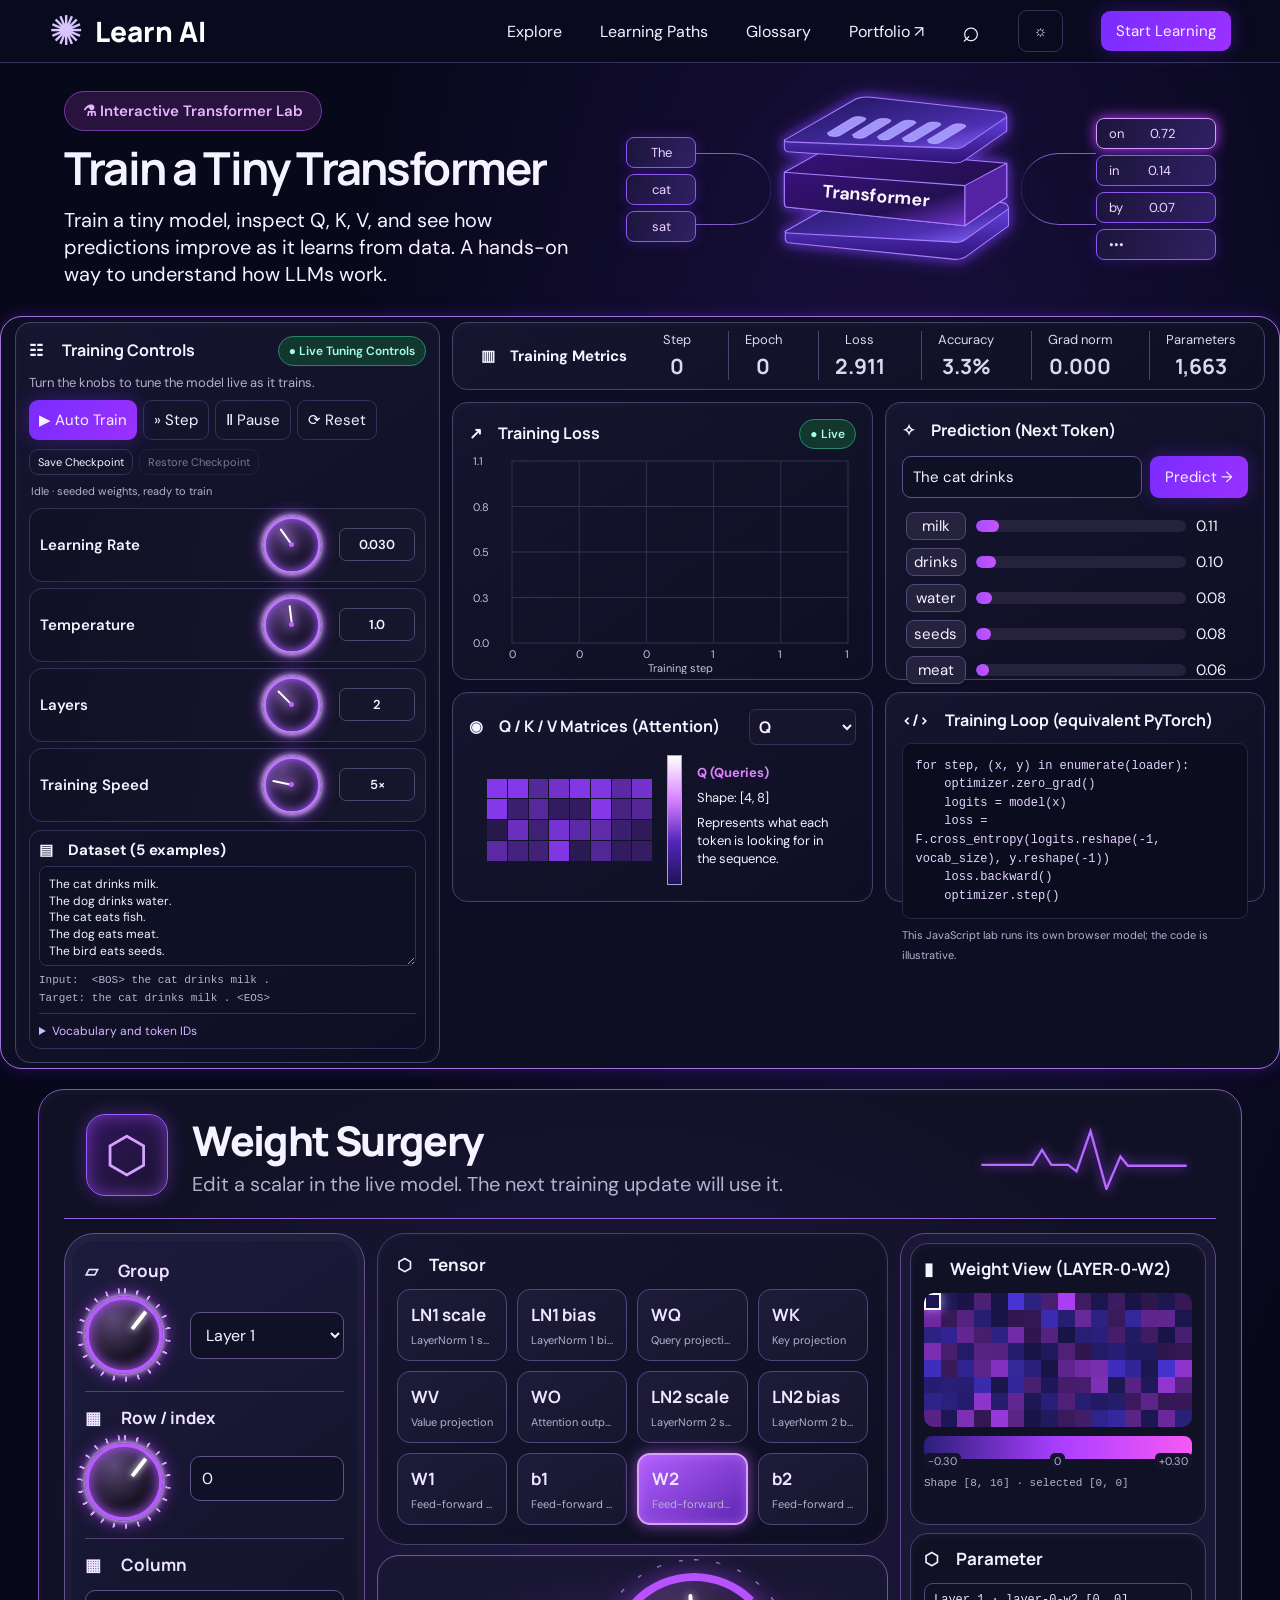
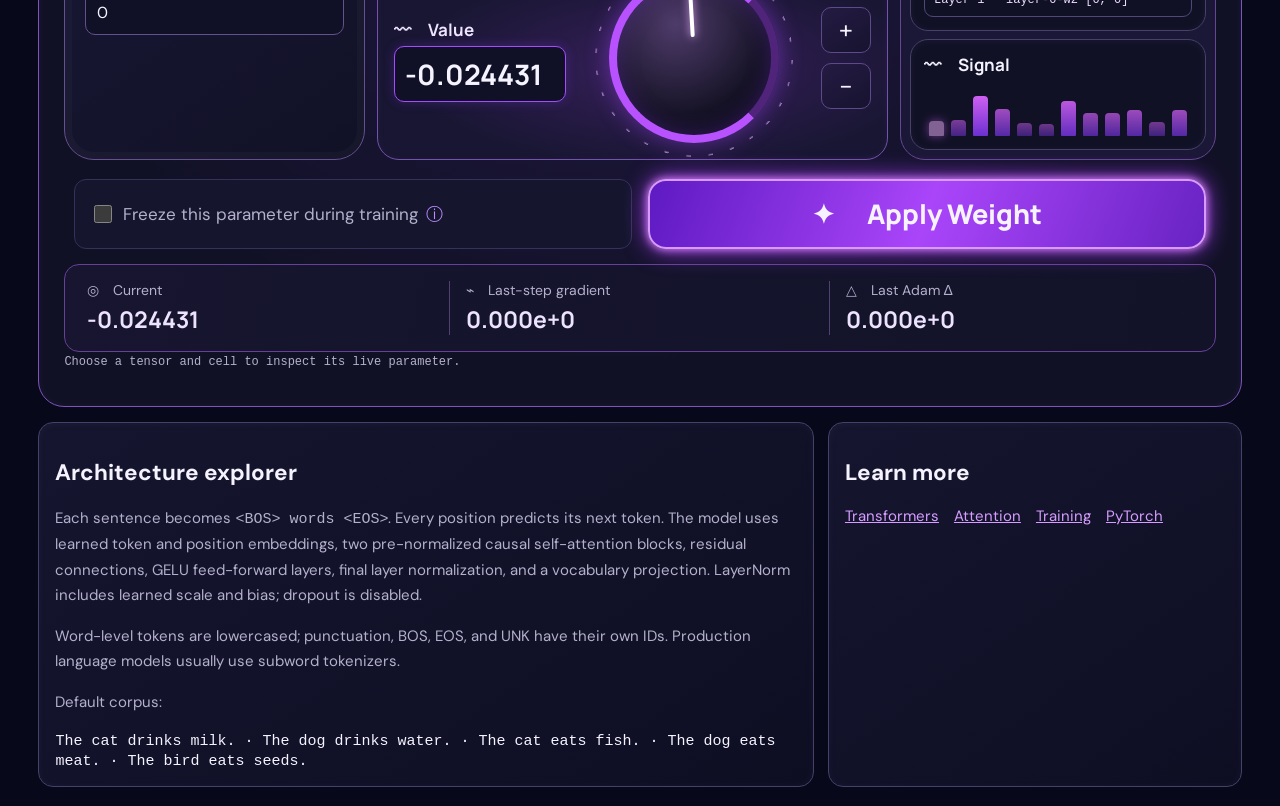
==== llm-lab/index.html @ d09db655 "Add interactive transformer training lab" ====
<!doctype html>
<html lang="en"><head><meta charset="utf-8"><meta name="viewport" content="width=device-width,initial-scale=1"><meta name="theme-color" content="#09091a"><title>Interactive Transformer Lab — Learn AI</title><link rel="stylesheet" href="lab.css"></head>
<body><header class="top"><a class="brand" href="../"><span class="brand-mark" aria-hidden="true">✺</span> <b>Learn AI</b></a><nav><a href="../#featured">Explore</a><a href="../#learning-paths">Learning Paths</a><a href="../#notebook">Glossary</a><a href="../#portfolio">Portfolio ↗</a><span class="nav-search" aria-hidden="true">⌕</span><button id="theme" aria-label="Toggle theme">☼</button><a class="start" href="#lab">Start Learning</a></nav></header>
<main id="lab"><section class="hero"><div><span class="badge">⚗ Interactive Transformer Lab</span><h1>Train a Tiny Transformer</h1><p>Train a tiny model, inspect Q, K, V, and see how predictions improve as it learns from data. A hands-on way to understand how LLMs work.</p></div><div class="network" aria-hidden="true"><div class="tokens tokens-in"><span>The</span><span>cat</span><span>sat</span></div><div class="network-lines network-lines-in"></div><svg class="transformer-stack" viewBox="0 0 280 220" xmlns="http://www.w3.org/2000/svg"><defs><linearGradient id="stack-top" x1="0" y1="0" x2="1" y2="1"><stop stop-color="#1c1454"/><stop offset=".7" stop-color="#4c2eb1"/><stop offset="1" stop-color="#8c6bff"/></linearGradient><linearGradient id="stack-face" x1="0" y1="0" x2="1" y2="1"><stop stop-color="#39117b"/><stop offset=".65" stop-color="#241052"/><stop offset="1" stop-color="#7133cf"/></linearGradient><linearGradient id="stack-edge" x1="0" y1="0" x2="0" y2="1"><stop stop-color="#6140dd"/><stop offset="1" stop-color="#301376"/></linearGradient><filter id="stack-glow" x="-50%" y="-80%" width="200%" height="260%"><feGaussianBlur stdDeviation="5"/></filter></defs><g fill="none" stroke="#8345ff" stroke-width="5" opacity=".55" filter="url(#stack-glow)"><path d="M16 157 96 112 Q101 109 110 110 L259 125 Q266 126 266 132 L266 151 219 185 Q212 190 201 188 L19 170 Q16 169 16 165Z"/><path d="M15 91 64 64 264 81 264 119 217 151 17 130Z"/><path d="M15 55 95 9 Q102 6 112 7 L257 23 Q264 24 264 29 L264 45 216 78 Q211 82 200 80 L19 68 Q15 67 15 63Z"/></g><g stroke="#a87cff" stroke-width="1.2" stroke-linejoin="round"><path fill="url(#stack-edge)" d="M16 157 266 132 266 151 219 185 Q212 190 201 188 L19 170 Q16 169 16 165Z"/><path fill="url(#stack-top)" d="M16 157 96 112 Q101 109 110 110 L259 125 Q266 126 266 132 L218 166 Q211 171 201 169 L19 159 Q16 159 16 157Z"/><path fill="url(#stack-face)" d="M15 91 64 64 264 81 264 119 217 151 17 130 Q15 129 15 125Z"/><path fill="#5423a3" d="M217 106 264 81 264 119 217 151Z"/><path fill="url(#stack-face)" d="M15 91 217 106 217 151 17 130 Q15 129 15 125Z"/><path fill="url(#stack-edge)" d="M15 55 264 29 264 45 216 78 Q211 82 200 80 L19 68 Q15 67 15 63Z"/><path fill="url(#stack-top)" d="M15 55 95 9 Q102 6 112 7 L257 23 Q264 24 264 29 L216 62 Q211 66 201 64 L19 57 Q15 57 15 55Z"/></g><g fill="#a79bff" stroke="#c9bfff" stroke-width=".7" opacity=".95"><path d="M63 47 91 30 Q95 28 102 29 L105 30 Q108 31 105 33 L77 50 Q72 52 65 50Z"/><path d="M91 49 119 32 Q123 30 130 31 L133 32 Q136 33 133 35 L105 52 Q100 54 93 52Z"/><path d="M119 51 147 34 Q151 32 158 33 L161 34 Q164 35 161 37 L133 54 Q128 56 121 54Z"/><path d="M147 53 175 36 Q179 34 186 35 L189 36 Q192 37 189 39 L161 56 Q156 58 149 56Z"/><path d="M175 55 203 38 Q207 36 214 37 L217 38 Q220 39 217 41 L189 58 Q184 60 177 58Z"/></g><text x="117" y="124" text-anchor="middle" fill="#f9f4ff" font-family="DM Sans, sans-serif" font-size="20" font-weight="700" transform="rotate(5 117 124)">Transformer</text></svg><div class="network-lines network-lines-out"></div><div class="tokens tokens-out"><span>on　　0.72</span><span>in　　 0.14</span><span>by　　0.07</span><span>•••</span></div></div></section>
<section class="dashboard"><aside class="controls panel"><div class="panel-title">☷　 Training Controls <span class="live">● Live Tuning Controls</span></div><p>Turn the knobs to tune the model live as it trains.</p><div class="actions"><button class="primary" id="train">▶ Auto Train</button><button id="step">» Step</button><button id="pause">Ⅱ Pause</button><button id="reset">⟳ Reset</button></div><div class="actions checkpoint-actions"><button id="save-checkpoint">Save Checkpoint</button><button id="restore-checkpoint" disabled>Restore Checkpoint</button></div><small class="run-status" id="run-status" role="status" aria-live="polite">Idle · seeded weights, ready to train</small>
<label class="knob-row">Learning Rate <span class="dial"><input id="lr" type="range" min="0.001" max="0.08" step="0.001" value="0.03"></span><output id="lrval">0.030</output></label><label class="knob-row">Temperature <span class="dial"><input id="temp" type="range" min="0.1" max="2" step="0.1" value="1"></span><output id="tempval">1.0</output></label><label class="knob-row">Layers <span class="dial"><input id="layers" type="range" min="1" max="4" step="1" value="2"></span><output id="layersval">2</output></label><label class="knob-row">Training Speed <span class="dial"><input id="speed" type="range" min="1" max="20" value="5"></span><output id="speedval">5×</output></label>
<div class="dataset"><b>▤　Dataset (5 examples)</b><textarea id="data" aria-label="Training examples">The cat drinks milk.
The dog drinks water.
The cat eats fish.
The dog eats meat.
The bird eats seeds.</textarea><p class="sequence" id="shifted"></p><details><summary>Vocabulary and token IDs</summary><pre id="vocabulary"></pre></details></div></aside>
<div class="mainpanels"><div class="metrics panel"><b>▥　Training Metrics</b><div>Step<strong id="steps">0</strong></div><div>Epoch<strong id="epoch">0</strong></div><div>Loss<strong id="loss">—</strong></div><div>Accuracy<strong id="accuracy">—</strong></div><div>Grad norm<strong id="grad-norm">0.000</strong></div><div>Parameters<strong id="params">—</strong></div></div>
<div class="grid"><section class="panel chart"><div class="panel-title">↗　Training Loss <span class="live">● Live</span></div><canvas id="chart" height="210" aria-label="Training loss chart"></canvas></section><section class="panel prediction"><div class="panel-title">✧　Prediction (Next Token)</div><div class="prompt"><input id="prompt" value="The cat drinks" aria-label="Prompt"><button class="primary" id="predict">Predict →</button></div><div id="predictions"></div></section>
<section class="panel matrices"><div class="panel-title">◉　Q / K / V Matrices (Attention) <select id="matrix"><option>Q</option><option>K</option><option>V</option><option>Attention</option></select></div><div class="matrix-content"><div class="heatmap" id="heatmap"></div><div class="matrix-scale" aria-hidden="true"></div><div class="matrix-description"><strong id="matrix-label">Q (Queries)</strong><p id="matrix-shape">Shape: —</p><p id="matrix-help">Represents what each token is looking for in the sequence.</p></div></div></section><section class="panel code"><div class="panel-title">&lt;/&gt;　Training Loop (equivalent PyTorch)</div><pre>for step, (x, y) in enumerate(loader):
    optimizer.zero_grad()
    logits = model(x)
    loss = F.cross_entropy(logits.reshape(-1, vocab_size), y.reshape(-1))
    loss.backward()
    optimizer.step()</pre><small>This JavaScript lab runs its own browser model; the code is illustrative.</small></section></div></div></section>
<section class="below">
<section class="weight-editor panel" aria-labelledby="weights-title">
 <div class="weight-heading"><div class="weight-icon" aria-hidden="true">⬡</div><div><h2 id="weights-title">Weight Surgery</h2><p>Edit a scalar in the live model. The next training update will use it.</p></div><svg class="signal-line" viewBox="0 0 220 75" aria-hidden="true"><path d="M0 48 H55 l10 -16 10 16 h18 l9 7 15 -43 17 62 15 -35 8 10 h63"/></svg></div>
 <div class="surgery-layout">
  <div class="surgery-side panel"><label class="surgery-label" for="weight-group">▱　 Group</label><div class="side-control"><span class="mini-dial" aria-hidden="true"></span><select id="weight-group"></select></div><label class="surgery-label" for="weight-row">▦　 Row / index</label><div class="side-control"><span class="mini-dial" aria-hidden="true"></span><input id="weight-row" type="number" min="0" value="0"></div><label class="surgery-label" for="weight-col">▦　 Column</label><input id="weight-col" type="number" min="0" value="0"></div>
  <div class="surgery-main"><section class="tensor-picker panel"><h3>⬡　Tensor</h3><div id="tensor-cards" class="tensor-cards" aria-label="Select a tensor"></div><select id="weight-tensor" class="sr-only" aria-label="Tensor"></select></section><section class="value-console panel"><div class="value-entry"><div><span class="surgery-label">〰　Value</span><input id="weight-value" type="number" step="any" value="0" aria-label="Weight value"></div><div id="value-dial" class="value-dial" role="slider" tabindex="0" aria-label="Adjust draft weight" aria-valuemin="-1" aria-valuemax="1" aria-valuenow="0"><span></span></div><div class="value-nudge"><button id="weight-increment" aria-label="Increase weight">+</button><button id="weight-decrement" aria-label="Decrease weight">−</button></div></div></section></div>
  <div class="surgery-inspect"><section class="panel weight-visual"><h3 id="weight-visual-title">▮　Weight View</h3><div id="weight-heatmap" class="weight-heatmap" role="grid" aria-label="Selected tensor weights"></div><div class="weight-scale"><span id="weight-scale-min">−0.2</span><span>0</span><span id="weight-scale-max">+0.2</span></div><p id="weight-shape" class="weight-shape" aria-live="polite"></p></section><section class="panel selected-parameter"><h3>⬡　Parameter</h3><code id="weight-parameter-label">Select a weight</code></section><section class="panel weight-signal"><h3>〰　Signal</h3><div id="weight-signal-bars" aria-hidden="true"></div></section></div>
 </div>
 <div class="weight-actions"><label class="freeze-control"><input id="freeze-weight" type="checkbox"> Freeze this parameter during training <span title="Frozen parameters are skipped by Adam.">ⓘ</span></label><button id="apply-weight" class="primary">✦　 Apply Weight</button></div>
 <div class="weight-readouts"><div><span>◎　Current</span><strong id="weight-current">0.000000</strong></div><div><span>⌁　Last-step gradient</span><strong id="weight-gradient">0.000e+0</strong></div><div><span>△　Last Adam Δ</span><strong id="weight-update">0.000e+0</strong></div></div><p id="weight-feedback" class="weight-feedback" role="status" aria-live="polite">Choose a tensor and cell to inspect its live parameter.</p>
</section>
<div class="below-info"><div class="panel"><h2>Architecture explorer</h2><p>Each sentence becomes <code>&lt;BOS&gt; words &lt;EOS&gt;</code>. Every position predicts its next token. The model uses learned token and position embeddings, <span id="layer-depth">two</span> pre-normalized causal self-attention blocks, residual connections, GELU feed-forward layers, final layer normalization, and a vocabulary projection. LayerNorm includes learned scale and bias; dropout is disabled.</p><p>Word-level tokens are lowercased; punctuation, BOS, EOS, and UNK have their own IDs. Production language models usually use subword tokenizers.</p><p>Default corpus:</p><code>The cat drinks milk. · The dog drinks water. · The cat eats fish. · The dog eats meat. · The bird eats seeds.</code></div><div class="panel"><h2>Learn more</h2><a href="../#term/transformers">Transformers</a>　<a href="../#term/attention">Attention</a>　<a href="../#term/training">Training</a>　<a href="../#term/pytorch">PyTorch</a></div></div>
</section></main><script src="engine.js"></script><script src="lab.js"></script></body></html>
---- llm-lab/lab.css ----
@import url('https://fonts.googleapis.com/css2?family=DM+Sans:wght@400;500;600;700&family=Manrope:wght@500;600;700;800&display=swap');
:root{color-scheme:dark;--bg:#09091a;--panel:#101126;--panel2:#15162e;--line:#34315a;--ink:#f5f3ff;--muted:#b4b1cc;--purple:#8b38ff;--pink:#d466ff}*{box-sizing:border-box}body{margin:0;background:radial-gradient(ellipse at 60% 20%,#1a1041 0,transparent 48%),var(--bg);color:var(--ink);font:15px 'DM Sans',sans-serif}a{color:inherit;text-decoration:none}button,input,textarea,select{font:inherit;color:inherit}.top{height:64px;border-bottom:1px solid var(--line);display:flex;align-items:center;justify-content:space-between;padding:0 max(4vw,24px);position:sticky;top:0;background:#09091aee;z-index:4}.brand{font-size:27px;color:#d5b9ff;display:flex;gap:12px;align-items:center}.brand b{color:white;font:800 25px Manrope}.top nav{display:flex;align-items:center;gap:32px}.top button,.actions button,.prompt button,.start{background:transparent;border:1px solid var(--line);border-radius:9px;padding:10px 15px}.start,.primary{background:linear-gradient(120deg,#792cff,#9b31ff)!important;border:0!important;box-shadow:0 0 20px #782cff55}.hero{max-width:1600px;margin:auto;padding:28px 5vw 20px;display:grid;grid-template-columns:1fr 1fr;align-items:center;gap:32px}.badge{display:inline-block;padding:10px 17px;border-radius:30px;border:1px solid #7238a5;background:#28123e;color:#e7b5ff}.hero h1{font:700 clamp(38px,4vw,58px)/1.05 Manrope;margin:14px 0}.hero p{font-size:20px;line-height:1.4;max-width:700px;margin:0}.network{display:flex;justify-content:center;align-items:center;gap:24px;color:#f1d4ff}.tokens{padding:12px 18px;border:1px solid #7341ca;background:#201342;border-radius:12px;line-height:2.2;box-shadow:0 0 22px #823bff44}.stack{width:230px;text-align:center;display:grid;gap:8px;filter:drop-shadow(0 0 15px #802dff)}.stack i{height:42px;background:linear-gradient(120deg,#371078,#a14cff,#35106b);border:1px solid #a771ff;transform:skewY(-7deg);border-radius:8px}.stack strong{padding:18px;border:1px solid #a771ff;border-radius:9px;background:linear-gradient(120deg,#38127e,#7130c3)}.dashboard{max-width:1600px;margin:4px auto 20px;padding:0 3vw;display:grid;grid-template-columns:420px minmax(0,1fr);gap:12px;border:1px solid #8044b5;border-radius:22px;box-shadow:0 0 16px #852cff44}.panel{background:linear-gradient(145deg,#13142b,#101125);border:1px solid var(--line);border-radius:15px;padding:16px;box-shadow:inset 0 1px 0 #ffffff0c}.controls{margin:10px 0;align-self:stretch}.panel-title{font:700 16px Manrope;display:flex;align-items:center;justify-content:space-between;gap:10px}.controls>p{color:var(--muted);margin:12px 0}.live{font:600 12px 'DM Sans';color:#a5ffe1;border:1px solid #24896d;background:#12372f;padding:6px 10px;border-radius:20px;white-space:nowrap}.actions{display:flex;gap:7px;flex-wrap:wrap;margin:12px 0}.actions button{padding:10px 12px}.knob-row{height:77px;display:grid;grid-template-columns:1fr 80px 65px;gap:9px;align-items:center;border:1px solid #34345a;border-radius:13px;padding:8px 12px;margin:8px 0;background:#15162e;font-weight:600}.knob-row output{border:1px solid #4c4871;border-radius:7px;padding:7px;text-align:center}.dial{height:54px;width:54px;border-radius:50%;border:3px solid #a352ff;box-shadow:0 0 14px #a23fff;display:grid;place-items:center;background:radial-gradient(circle,#302456,#100e22);transform:rotate(-35deg)}.dial input{width:47px;accent-color:#bd66ff}.dataset{margin-top:14px;border:1px solid var(--line);border-radius:12px;padding:12px}.dataset textarea{display:block;width:100%;height:145px;resize:vertical;margin-top:10px;background:#0e1023;border:1px solid var(--line);border-radius:8px;padding:9px;line-height:1.55}.mainpanels{min-width:0;margin:10px 0}.metrics{height:76px;display:flex;justify-content:space-around;align-items:center;margin-bottom:12px}.metrics>div{text-align:center;color:#ddd8ee;font-size:13px}.metrics strong{display:block;font:700 21px Manrope;margin-top:4px}.grid{display:grid;grid-template-columns:1fr 1fr;gap:12px}.grid>.panel{min-height:255px}.chart canvas{width:100%;height:220px}.prompt{display:flex;gap:8px;margin:14px 0}.prompt input{min-width:0;flex:1;border:1px solid #615190;border-radius:9px;padding:10px;background:#0e1023}.prediction .row{display:grid;grid-template-columns:60px 1fr 48px;gap:10px;align-items:center;margin:10px 4px}.bar{height:13px;background:#26213d;border-radius:20px;overflow:hidden}.bar i{display:block;height:100%;background:linear-gradient(90deg,#a74cff,#c555ff);border-radius:20px}.heatmap{display:grid;grid-template-columns:repeat(8,1fr);gap:3px;max-width:300px;margin:18px auto}.cell{aspect-ratio:1;border-radius:3px;background:#8538e9}.muted,small{color:var(--muted)}select{background:#17152d;border:1px solid var(--line);border-radius:7px;padding:5px}.code pre{font:13px/1.8 ui-monospace,monospace;white-space:pre-wrap;background:#0b0c1d;border:1px solid #292746;padding:13px;border-radius:9px;color:#e6d5ff}.below{max-width:1510px;margin:20px auto;display:grid;grid-template-columns:minmax(300px,1.5fr) minmax(360px,1.2fr) minmax(230px,.8fr);gap:14px;padding:0 3vw}.below p{color:var(--muted);line-height:1.7}.below a{color:#d79cff;text-decoration:underline}body.light{color-scheme:light;--bg:#f5f3fb;--panel:#fff;--panel2:#f4efff;--ink:#19162b;--muted:#625b77;--line:#d8cde9;background:var(--bg)}body.light .top{background:#f8f6ffed}body.light .panel{background:#fff}body.light .dataset textarea,body.light .prompt input,body.light .code pre{background:#f8f6ff;color:#201832}body.light .metrics>div{color:#39304e}
@media(max-width:1000px){.dashboard{grid-template-columns:340px 1fr}.grid{grid-template-columns:1fr}.below{grid-template-columns:1fr 1fr}.hero{padding-top:24px}.top nav{gap:14px}}@media(max-width:700px){.top{height:auto;min-height:60px;padding:10px 16px}.top nav>a:not(.start){display:none}.top nav{gap:8px}.brand b{font-size:20px}.hero{grid-template-columns:1fr;padding:24px 20px}.hero p{font-size:17px}.network{gap:10px}.stack{width:140px}.tokens{padding:8px;font-size:12px}.dashboard{display:flex;flex-direction:column;margin:8px;padding:8px;border-radius:14px}.controls{order:0}.mainpanels{order:1}.metrics{height:auto;flex-wrap:wrap;gap:12px;padding:12px}.metrics>div{min-width:65px}.grid>.panel{min-height:220px}.below{grid-template-columns:1fr}.knob-row{grid-template-columns:1fr 58px 58px}.dial{height:50px;width:50px}}
.sequence{font:11px/1.7 ui-monospace,monospace;color:var(--muted);white-space:pre-wrap}.dataset details{border-top:1px solid var(--line);padding-top:9px;font-size:12px}.dataset summary{cursor:pointer;color:#d5b9ff}.dataset details pre{white-space:pre-wrap;overflow-wrap:anywhere;color:var(--muted);font:11px/1.7 ui-monospace,monospace;max-height:130px;overflow:auto}.matrices .muted{font-size:12px}.dial{position:relative;touch-action:none;cursor:grab;background:radial-gradient(circle,#302456 0,#100e22 68%);transform:none}.dial:active{cursor:grabbing}.dial:before{content:"";position:absolute;left:calc(50% - 1px);top:7px;width:2px;height:18px;border-radius:2px;background:#fff;box-shadow:0 0 9px #db9bff;transform-origin:50% 19px;transform:rotate(var(--dial-angle,0deg))}.dial:after{content:"";position:absolute;left:calc(50% - 4px);top:calc(50% - 4px);width:8px;height:8px;border-radius:50%;background:#bd66ff;box-shadow:0 0 8px #bd66ff}.dial input{position:absolute;inset:0;width:100%;height:100%;opacity:0;pointer-events:none;z-index:1}.dial input:focus-visible{opacity:.22;outline:2px solid #fff;border-radius:50%}
.run-status{display:block;min-height:18px;color:var(--muted);margin:0 2px 8px}
.checkpoint-actions{margin:4px 0 6px}.checkpoint-actions button{font-size:11px;padding:7px 9px}.checkpoint-actions button:disabled{opacity:.45;cursor:not-allowed}
.weight-editor h2{font:600 18px Manrope,sans-serif;margin:0 0 9px}.weight-editor>p:first-of-type{font-size:12px;margin:0 0 12px}.weight-fields{display:grid;grid-template-columns:1fr 1fr;gap:9px}.weight-fields label{display:flex;flex-direction:column;gap:5px;font-size:11px;color:var(--muted)}.weight-fields select,.weight-fields input{width:100%;min-width:0;padding:8px;border:1px solid var(--line);border-radius:7px;background:#0e1023;color:var(--ink)}body.light .weight-fields select,body.light .weight-fields input{background:#f8f6ff;color:#201832}.weight-shape,.weight-feedback{font:11px/1.6 ui-monospace,monospace;color:var(--muted);overflow-wrap:anywhere}.weight-editor #apply-weight{width:100%;padding:10px}.freeze-control{display:flex;gap:8px;align-items:center;margin:11px 0;font-size:12px;color:var(--muted)}
/* Weight surgery workspace */
.sr-only{position:absolute!important;width:1px;height:1px;padding:0;margin:-1px;overflow:hidden;clip:rect(0,0,0,0);white-space:nowrap;border:0}.below{display:block;max-width:1510px}.weight-editor{padding:22px;margin-bottom:15px;border-color:#8044b5;box-shadow:0 0 22px #852cff2b,inset 0 1px 0 #ffffff12}.weight-heading{display:flex;align-items:center;gap:18px;min-height:84px;padding:2px 4px 16px;border-bottom:1px solid #7645bb;position:relative;overflow:hidden}.weight-heading h2{font:800 clamp(25px,3vw,40px) Manrope;margin:0}.weight-heading p{margin:3px 0 0;color:var(--muted)}.weight-icon{display:grid;place-items:center;width:66px;height:66px;border:1px solid #9d5cff;border-radius:17px;background:linear-gradient(145deg,#32165d,#19132f);font-size:40px;color:#d5a0ff;box-shadow:0 0 18px #a34dff55}.signal-line{margin-left:auto;color:#bd70ff;font-size:40px;letter-spacing:10px;text-shadow:0 0 15px #9e49ff;white-space:nowrap}.surgery-layout{display:grid;grid-template-columns:minmax(190px,.78fr) minmax(340px,1.3fr) minmax(250px,.9fr);gap:12px;padding:14px 0}.surgery-side{display:flex;flex-direction:column;gap:9px;justify-content:center;border-radius:22px;padding:20px}.surgery-label{display:block;font:700 14px Manrope;color:#e8dfff;margin:4px 0}.surgery-side select,.surgery-side input,.value-entry input{width:100%;padding:12px;border:1px solid #62518c;border-radius:10px;background:#101126;color:var(--ink);font-size:16px}.surgery-side input{margin-bottom:7px}.surgery-main{display:grid;grid-template-rows:auto 1fr;gap:12px;min-width:0}.tensor-picker{border-radius:22px;padding:16px}.tensor-picker h3,.weight-visual h3,.selected-parameter h3,.weight-signal h3{font:700 16px Manrope;margin:0 0 12px}.tensor-cards{display:grid;grid-template-columns:repeat(4,minmax(0,1fr));gap:8px}.tensor-card{min-width:0;min-height:58px;text-align:left;border:1px solid #51467c;border-radius:11px;background:linear-gradient(145deg,#17162f,#111126);padding:8px 10px;cursor:pointer}.tensor-card strong{display:block;font:700 15px Manrope;color:#eee5ff;white-space:nowrap;overflow:hidden;text-overflow:ellipsis}.tensor-card span{display:block;font-size:10px;color:var(--muted);white-space:nowrap;overflow:hidden;text-overflow:ellipsis;margin-top:3px}.tensor-card.active{border-color:#db8bff;background:linear-gradient(145deg,#6727be,#34205e);box-shadow:0 0 16px #b24aff88}.value-console{display:grid;align-items:center;padding:16px;border-radius:22px;background:radial-gradient(ellipse at 56% 55%,#352052,#13142b 65%)}.value-entry{display:grid;grid-template-columns:minmax(130px,.9fr) minmax(130px,1.3fr) 52px;gap:14px;align-items:center}.value-entry input{font:700 25px ui-monospace,monospace;border-color:#a54cff;box-shadow:0 0 12px #8c38ff44}.value-dial{width:min(16vw,170px);height:min(16vw,170px);min-width:110px;min-height:110px;display:grid;place-items:center;margin:auto;border:9px solid #9a39ff;border-right-color:#49208b;border-radius:50%;font-size:45px;color:#e2b5ff;text-shadow:0 0 20px #b550ff;box-shadow:0 0 24px #a544ff77,inset 0 0 22px #8d39ff44;transform:rotate(-25deg)}.value-nudge{display:grid;gap:10px}.value-nudge button{height:46px;border:1px solid #5d4a8b;border-radius:10px;background:#21183c;font-size:25px;cursor:pointer}.surgery-inspect{display:grid;grid-template-rows:minmax(160px,1fr) auto auto;gap:8px;min-width:0}.weight-visual,.selected-parameter,.weight-signal{padding:14px;border-radius:20px}.weight-heatmap{display:grid;gap:3px;max-height:190px;overflow:auto;border-radius:10px;padding:3px;background:#0d0c20}.weight-cell{aspect-ratio:1;min-width:12px;border:1px solid #ffffff0c;border-radius:2px;padding:0;cursor:pointer}.weight-cell.selected{outline:2px solid #fff;outline-offset:-2px;box-shadow:0 0 11px #e3baff}.weight-scale{display:flex;justify-content:space-between;padding:6px 4px 0;font-size:11px;color:var(--muted);background:linear-gradient(90deg,#5634cf,#c849fa)}.weight-scale span{background:#13142b;padding:1px 4px;border-radius:5px}.selected-parameter code{display:block;overflow-wrap:anywhere;padding:9px;border:1px solid #51467c;border-radius:9px;color:#eadcff;background:#111126;font:12px ui-monospace,monospace}.weight-signal #weight-signal-bars{height:48px;display:flex;align-items:end;gap:7px;padding:0 5px}.weight-signal i{flex:1;max-width:18px;border-radius:4px 4px 1px 1px;background:linear-gradient(#db65ff,#7132dc)}.weight-signal i.current{background:#f0b2ff;box-shadow:0 0 10px #d668ff}.weight-actions{display:grid;grid-template-columns:1fr 1fr;gap:16px;align-items:center;padding:2px 4px 13px}.weight-actions .freeze-control{min-height:54px;margin:0;padding:10px 15px;border:1px solid var(--line);border-radius:12px;background:#15162e;font-size:14px}.weight-actions .freeze-control input{width:18px;height:18px;accent-color:#9d3cff}.weight-actions .freeze-control span{color:#bd8bff}.weight-actions #apply-weight{min-height:60px;font:800 23px Manrope;border-radius:15px;box-shadow:0 0 23px #8a34ff80}.weight-readouts{display:grid;grid-template-columns:repeat(3,1fr);padding:12px 3px;border:1px solid #68409a;border-radius:15px;background:linear-gradient(100deg,#17152f,#121329)}.weight-readouts>div{display:grid;gap:3px;padding:0 16px;border-right:1px solid #514170}.weight-readouts>div:last-child{border:0}.weight-readouts span{font-size:12px;color:var(--muted)}.weight-readouts strong{font:700 19px Manrope;color:#eee3ff}.weight-feedback{margin:7px 2px 0;min-height:17px}.below-info{display:grid;grid-template-columns:minmax(300px,1.5fr) minmax(230px,.8fr);gap:14px}.below-info .panel{min-height:130px}body.light .surgery-side select,body.light .surgery-side input,body.light .value-entry input,body.light .selected-parameter code{background:#f8f6ff;color:#201832}body.light .tensor-card{background:#f8f6ff}body.light .tensor-card.active{background:#e8d5ff}body.light .weight-scale span{background:#fff}
@media(max-width:900px){.surgery-layout{grid-template-columns:1fr 1.5fr}.surgery-inspect{grid-column:1/-1;grid-template-columns:1.4fr 1fr 1fr;grid-template-rows:auto}.weight-heatmap{max-height:145px}.signal-line{display:none}}
@media(max-width:600px){.weight-editor{padding:14px}.weight-heading{gap:12px}.weight-icon{width:48px;height:48px;font-size:30px}.weight-heading p{font-size:12px}.surgery-layout{grid-template-columns:1fr}.surgery-side{display:grid;grid-template-columns:1fr 1fr;padding:12px;gap:7px}.surgery-side .surgery-label{margin:0;align-self:end}.surgery-side select{grid-column:1/-1}.surgery-side input{margin:0}.surgery-main{grid-template-rows:auto auto}.tensor-cards{grid-template-columns:repeat(2,minmax(0,1fr))}.value-entry{grid-template-columns:1fr 100px 42px;gap:8px}.value-dial{width:90px;height:90px;min-width:90px;min-height:90px;border-width:6px;font-size:30px}.value-entry input{font-size:19px}.surgery-inspect{grid-column:auto;grid-template-columns:1fr;grid-template-rows:auto auto auto}.weight-actions{grid-template-columns:1fr}.weight-actions #apply-weight{font-size:20px}.weight-readouts{grid-template-columns:1fr;gap:8px}.weight-readouts>div{border:0;border-bottom:1px solid #514170;padding:5px 12px}.weight-readouts>div:last-child{border:0}.below-info{grid-template-columns:1fr}}
/* Reference-aligned dashboard and weight workspace */
body{background:radial-gradient(ellipse at 69% 22%,#1a1040 0,transparent 43%),#08081b}.top{position:relative;height:63px;padding:0 max(calc((100% - 1550px)/2),3.8vw);background:#0a0a1eee}.brand-mark{font-size:41px;line-height:1;font-weight:400;color:#d8c5ff}.brand b{font-size:28px}.top nav{gap:38px}.top nav a:not(.start){font-size:16px}.nav-search{font-size:30px;line-height:1}.hero{max-width:1610px;padding:28px 5vw 24px;min-height:230px}.hero h1{font-size:clamp(40px,3.55vw,58px);letter-spacing:-.04em;white-space:nowrap}.hero p{font-size:20px;line-height:1.35}.badge{padding:9px 18px;font-weight:600}.network{position:relative;gap:0;height:180px}.tokens{display:grid;gap:6px;padding:0;border:0;background:none;box-shadow:none;line-height:1}.tokens span{display:block;min-width:70px;text-align:center;padding:8px 12px;border:1px solid #8f58ee;border-radius:8px;background:linear-gradient(110deg,#1b153b,#302064);box-shadow:0 0 14px #742eff44;font-size:13px}.tokens-out span{min-width:120px;text-align:left}.tokens-out span:first-child{border-color:#dc9aff;box-shadow:0 0 14px #b63dff}.network-lines{height:72px;width:75px;border-block:1px solid #a977ff;opacity:.75}.network-lines-in{border-radius:0 65% 65% 0}.network-lines-out{border-radius:65% 0 0 65%}.stack{width:230px;gap:0;filter:drop-shadow(0 0 11px #752cff)}.stack i{height:45px;background:linear-gradient(145deg,#211652 12%,#512caa 60%,#9c6bff);border-color:#ae83ff;transform:skewY(-8deg);border-radius:7px}.stack strong{position:relative;z-index:1;margin:-4px 0;padding:16px;border-radius:7px;transform:skewY(5deg);background:linear-gradient(105deg,#351376,#30105c 55%,#7c37de)}.dashboard{max-width:1610px;grid-template-columns:425px minmax(0,1fr);padding:5px 14px;gap:12px;background:#0d0d23;border-color:#a374dd}.controls,.mainpanels{margin:0}.controls{padding:13px}.panel{border-color:#454168;background:linear-gradient(145deg,#15152f,#0e0e23);box-shadow:inset 0 1px 8px #d6c1ff0c}.panel-title{font-size:16px}.controls>p{font-size:13px;margin:8px 0}.actions{margin:9px 0;gap:6px}.actions button{padding:9px 10px}.checkpoint-actions button{font-size:11px;padding:5px 8px}.run-status{font-size:11px;margin-bottom:4px}.knob-row{height:74px;grid-template-columns:minmax(0,1fr) 83px 76px;gap:6px;padding:7px 10px;margin:6px 0;background:linear-gradient(100deg,#111126,#16162c)}.knob-row output{font-size:13px}.dial{width:58px;height:58px;margin:auto;border:3px solid #bf75ff;background:radial-gradient(circle at 32% 22%,#58407c,#151125 67%);box-shadow:0 0 6px #fff,0 0 16px #a64aff,inset 0 0 12px #a75cff}.dial:before{top:6px;height:19px;transform-origin:50% 20px}.dial:after{width:5px;height:5px;left:calc(50% - 2.5px);top:calc(50% - 2.5px)}.dataset{margin-top:8px;padding:9px}.dataset textarea{height:100px;font-size:12px;line-height:1.4;margin-top:6px}.dataset .sequence{margin:5px 0}.metrics{height:68px;margin-bottom:12px;padding:10px}.metrics>div+div{border-left:1px solid #4b426d;padding-left:16px}.metrics strong{font-size:21px}.grid{grid-template-columns:1.05fr .95fr;gap:12px}.grid>.panel{min-height:0}.chart,.prediction{height:278px}.chart canvas{height:225px}.matrices,.code{height:210px}.prediction .row{margin:8px 4px}.prediction .row>span:first-child{border:1px solid #534876;background:#25223e;border-radius:8px;text-align:center;padding:3px}.bar{height:12px}.matrix-content{display:grid;grid-template-columns:minmax(95px,165px) 15px minmax(100px,1fr);gap:15px;align-items:center;padding:10px 18px}.matrix-content .heatmap{width:100%;margin:0;gap:1px}.matrix-content .cell{border-radius:0}.matrix-scale{height:130px;border:1px solid #b39bd4;background:linear-gradient(#fff,#d984ff,#5525ba,#1d1455)}.matrix-description{font-size:13px;line-height:1.4}.matrix-description strong{color:#df83ff}.matrix-description p{margin:7px 0}.code pre{font-size:12px;line-height:1.55;margin:11px 0 5px}.code small{font-size:11px}.below{max-width:1510px;margin-top:20px}.weight-editor{padding:22px 25px;background:radial-gradient(ellipse at 48% 45%,#211843,#111126 65%);border:1px solid #8053bc;border-radius:26px}.weight-heading{min-height:104px;gap:24px;padding:0 22px 20px;border-bottom:1px solid #9862e3;overflow:visible}.weight-heading h2{font-size:clamp(34px,3.2vw,48px);letter-spacing:-.04em}.weight-heading p{font-size:20px;line-height:1.35}.weight-icon{width:82px;height:82px;border-radius:19px;font-size:50px;box-shadow:inset 0 0 17px #a852ff88,0 0 18px #a34dff55}.signal-line{width:220px;height:70px;margin-left:auto;filter:drop-shadow(0 0 6px #a33dff)}.signal-line path{fill:none;stroke:#b66aff;stroke-width:2.5}.surgery-layout{grid-template-columns:minmax(220px,.8fr) minmax(400px,1.36fr) minmax(250px,.84fr);gap:12px;padding:14px 0}.surgery-side{justify-content:flex-start;gap:8px;padding:20px;border-radius:30px;border-color:#65518f;background:linear-gradient(145deg,#1d1b3d,#111126);box-shadow:inset 0 0 0 7px #ffffff06}.surgery-label{font-size:17px;margin:5px 0;color:#eee4ff}.surgery-side .surgery-label:not(:first-child){border-top:1px solid #514075;padding-top:14px;margin-top:9px}.side-control{display:grid;grid-template-columns:95px minmax(0,1fr);align-items:center;gap:10px}.mini-dial{position:relative;width:78px;height:78px;border-radius:50%;border:4px solid #b75bff;background:radial-gradient(circle at 35% 25%,#5d4a78,#171323 60%,#090817);box-shadow:0 0 6px #fff,0 0 18px #ab43ff,inset 0 0 14px #b45aff}.mini-dial:before{content:'';position:absolute;inset:-13px;border-radius:50%;background:repeating-conic-gradient(#dfa1ff 0deg 2deg,transparent 3deg 16deg);mask:radial-gradient(transparent 60%,#000 63% 68%,transparent 70%)}.mini-dial:after{content:'';position:absolute;width:4px;height:22px;left:50%;top:5px;background:#fff;box-shadow:0 0 7px #fff;transform-origin:50% 32px;transform:rotate(38deg)}.surgery-side select,.surgery-side input{min-width:0;font-size:16px;padding:11px}.surgery-main{gap:10px}.tensor-picker{padding:19px;border-radius:28px}.tensor-picker h3,.weight-visual h3,.selected-parameter h3,.weight-signal h3{font-size:17px}.tensor-cards{gap:10px}.tensor-card{height:72px;padding:9px 13px;background:linear-gradient(145deg,#1d1b39,#17162e);border-radius:13px}.tensor-card strong{font-size:17px}.tensor-card span{font-size:11px;margin-top:7px}.tensor-card.active{background:linear-gradient(145deg,#b35fff,#5b25ae);border:2px solid #da9eff;box-shadow:0 0 15px #c666ff99,inset 0 0 12px #c67aff88}.value-console{border-color:#7552ad;min-height:205px;background:radial-gradient(ellipse at 57% 55%,#38205c,#181632 65%)}.value-entry{grid-template-columns:minmax(130px,.95fr) minmax(130px,1.25fr) 50px}.value-entry input{font:700 clamp(20px,2.2vw,32px) Manrope;padding:8px 10px}.value-dial{position:relative;width:170px;height:170px;min-width:0;min-height:0;border:8px solid #b852ff;border-right-color:#4f247a;background:radial-gradient(circle at 38% 28%,#4e3b6a,#161326 62%,#090817);transform:none;cursor:grab;touch-action:none}.value-dial:before{content:'';position:absolute;inset:-22px;border-radius:50%;background:repeating-conic-gradient(#e4b2ff 0deg 2deg,transparent 3deg 13deg);mask:radial-gradient(transparent 69%,#000 71% 74%,transparent 76%)}.value-dial:after{content:'';position:absolute;left:calc(50% - 2px);top:13px;width:4px;height:43px;background:white;border-radius:3px;transform-origin:50% 64px;transform:rotate(var(--weight-angle,0deg));box-shadow:0 0 8px #eab3ff}.value-dial:focus-visible{outline:3px solid #fff;outline-offset:8px}.value-dial span{display:none}.value-nudge button{background:linear-gradient(145deg,#251b43,#17132f)}.surgery-inspect{padding:9px;border:1px solid #644790;border-radius:25px;background:#1b1837}.weight-visual,.selected-parameter,.weight-signal{padding:13px;border-radius:18px;background:#111126}.weight-heatmap{gap:0;max-height:150px;padding:0}.weight-cell{border:0;border-radius:0}.weight-scale{margin-top:9px;padding:7px 0 0;background:linear-gradient(90deg,#2b1e79,#aa3eff,#f55af5);border-radius:8px}.weight-scale span{transform:translateY(10px)}.weight-shape{margin:15px 0 0}.weight-actions{padding:5px 10px 15px}.weight-actions .freeze-control{font-size:17px;min-height:70px}.weight-actions #apply-weight{min-height:70px;font-size:27px;border:2px solid #d99aff!important;border-radius:18px;background:linear-gradient(110deg,#5e1ac2,#aa45fa,#6823c3)!important;box-shadow:0 0 8px #e28cff,0 0 24px #aa3dff}.weight-readouts{padding:16px 6px}.weight-readouts span{font-size:14px}.weight-readouts strong{font-size:23px}.weight-feedback{font-size:11px}
@media(max-width:1200px){.dashboard{grid-template-columns:340px minmax(0,1fr)}.top nav{gap:20px}.surgery-layout{grid-template-columns:minmax(190px,.8fr) minmax(330px,1.3fr) minmax(220px,.85fr)}.side-control{grid-template-columns:70px minmax(0,1fr)}.mini-dial{width:58px;height:58px}.value-dial{width:135px;height:135px}.value-dial:after{transform-origin:50% 47px}.tensor-card{padding:7px}.tensor-card span{font-size:10px}}
@media(max-width:900px){.hero h1{white-space:normal}.network-lines{width:30px}.stack{width:160px}.dashboard{grid-template-columns:1fr}.controls{margin:0}.grid{grid-template-columns:1fr 1fr}.surgery-layout{grid-template-columns:1fr 1.4fr}.surgery-inspect{grid-column:1/-1;grid-template-columns:1.5fr 1fr 1fr}.signal-line{display:none}}
@media(max-width:700px){.top{height:auto}.top nav>a:not(.start),.nav-search{display:none}.hero{min-height:0}.network{height:160px}.tokens-out span{min-width:85px}.dashboard{display:flex;padding:8px}.grid{grid-template-columns:1fr}.chart,.prediction,.matrices,.code{height:auto;min-height:220px}.chart canvas{height:190px}.weight-heading{padding:0 0 14px;min-height:70px;gap:12px}.weight-heading p{font-size:13px}.weight-icon{width:50px;height:50px;font-size:32px}.weight-editor{padding:14px}.surgery-layout{grid-template-columns:1fr}.surgery-side{display:flex;padding:14px}.side-control{grid-template-columns:60px 1fr}.mini-dial{width:48px;height:48px}.surgery-side .surgery-label:not(:first-child){padding-top:8px;margin-top:3px}.surgery-inspect{grid-column:auto;grid-template-columns:1fr}.value-entry{grid-template-columns:minmax(100px,1fr) 100px 40px}.value-dial{width:85px;height:85px;border-width:5px}.value-dial:before{inset:-12px}.value-dial:after{height:22px;top:7px;transform-origin:50% 30px}.weight-actions{grid-template-columns:1fr}.weight-actions .freeze-control{font-size:14px;min-height:50px}.weight-actions #apply-weight{font-size:20px;min-height:55px}}
.transformer-stack{width:250px;height:auto;flex:0 1 250px;overflow:visible;filter:drop-shadow(0 0 9px #773cff77)}
@media(max-width:900px){.transformer-stack{width:170px;flex-basis:170px}}
@media(max-width:700px){.transformer-stack{width:145px;flex-basis:145px}}
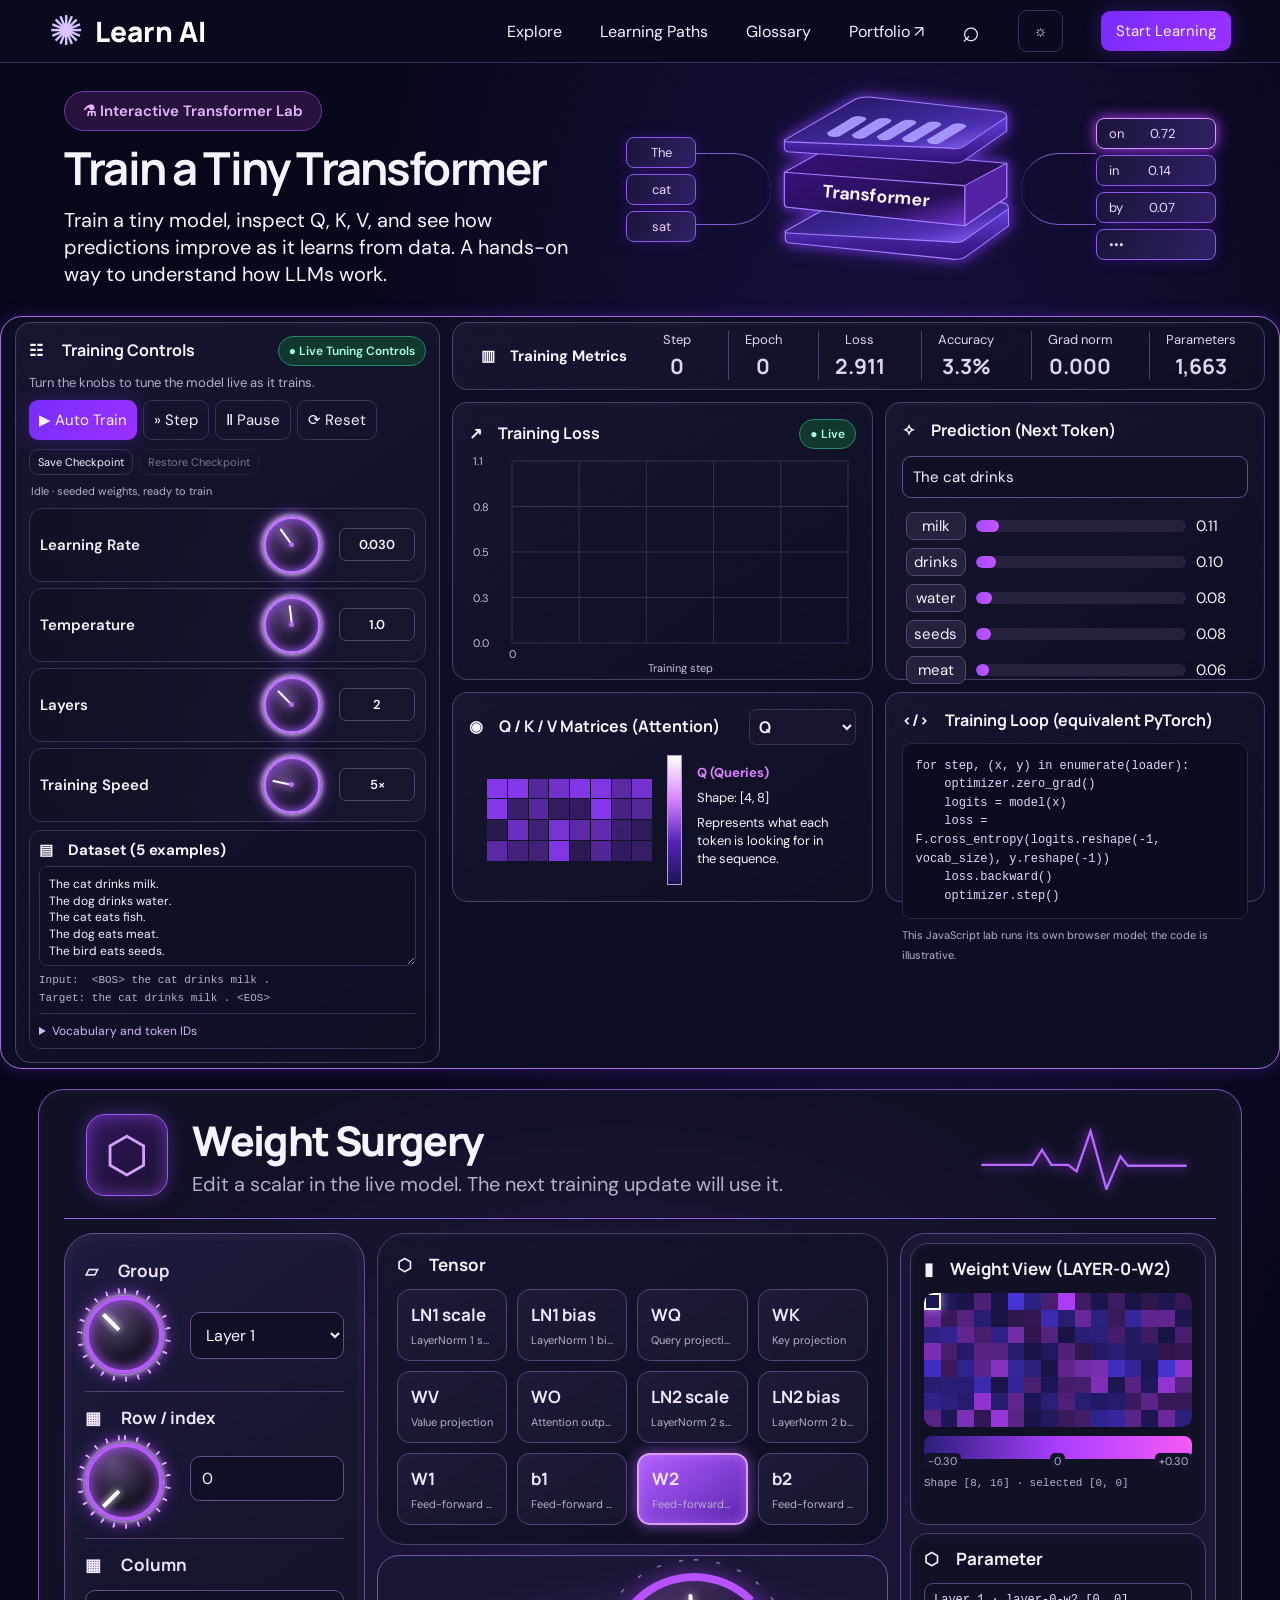
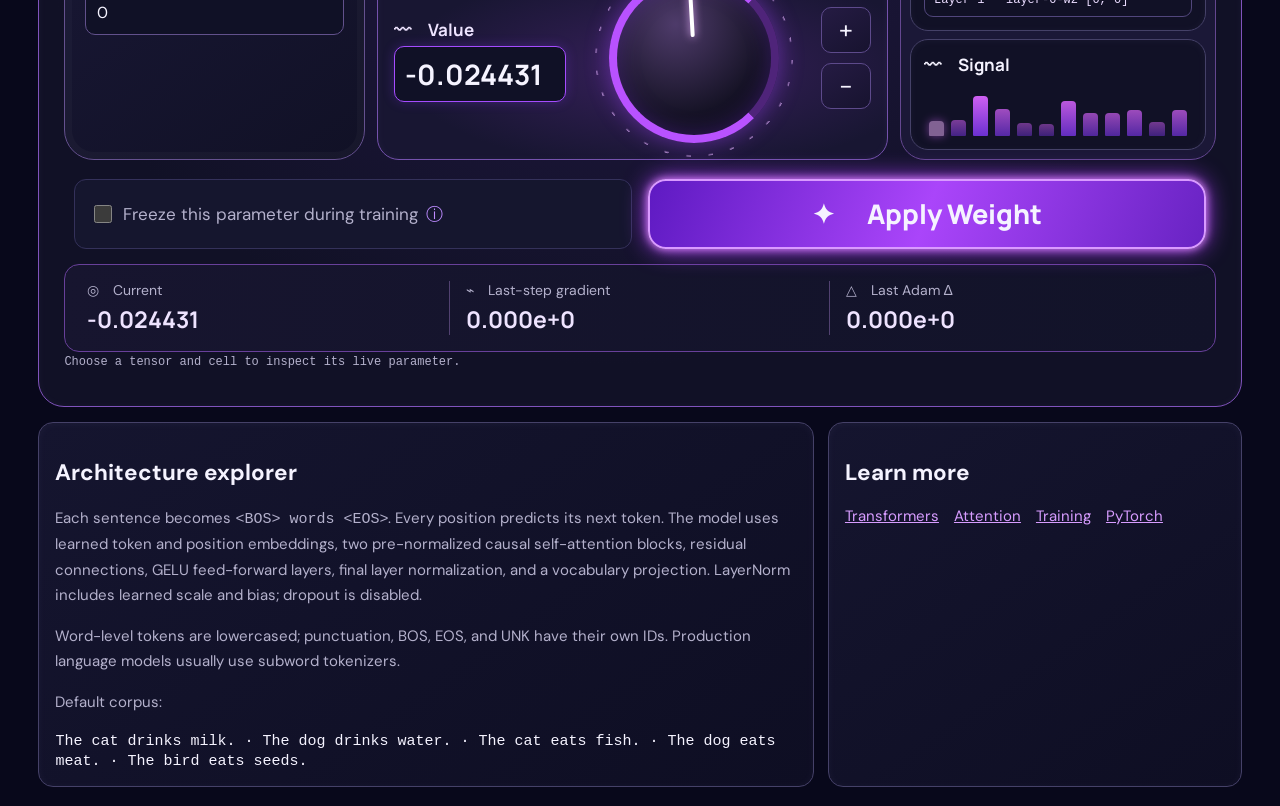
==== commit 4c42456e: "better on phone" ====
--- a/llm-lab/index.html
+++ b/llm-lab/index.html
@@ -1,5 +1,5 @@
 <!doctype html>
-<html lang="en"><head><meta charset="utf-8"><meta name="viewport" content="width=device-width,initial-scale=1"><meta name="theme-color" content="#09091a"><title>Interactive Transformer Lab — Learn AI</title><link rel="stylesheet" href="lab.css"></head>
+<html lang="en"><head><meta charset="utf-8"><meta name="viewport" content="width=device-width,initial-scale=1"><meta name="theme-color" content="#09091a"><title>Interactive Transformer Lab — Learn AI</title><link rel="stylesheet" href="lab.css?v=3"></head>
 <body><header class="top"><a class="brand" href="../"><span class="brand-mark" aria-hidden="true">✺</span> <b>Learn AI</b></a><nav><a href="../#featured">Explore</a><a href="../#learning-paths">Learning Paths</a><a href="../#notebook">Glossary</a><a href="../#portfolio">Portfolio ↗</a><span class="nav-search" aria-hidden="true">⌕</span><button id="theme" aria-label="Toggle theme">☼</button><a class="start" href="#lab">Start Learning</a></nav></header>
 <main id="lab"><section class="hero"><div><span class="badge">⚗ Interactive Transformer Lab</span><h1>Train a Tiny Transformer</h1><p>Train a tiny model, inspect Q, K, V, and see how predictions improve as it learns from data. A hands-on way to understand how LLMs work.</p></div><div class="network" aria-hidden="true"><div class="tokens tokens-in"><span>The</span><span>cat</span><span>sat</span></div><div class="network-lines network-lines-in"></div><svg class="transformer-stack" viewBox="0 0 280 220" xmlns="http://www.w3.org/2000/svg"><defs><linearGradient id="stack-top" x1="0" y1="0" x2="1" y2="1"><stop stop-color="#1c1454"/><stop offset=".7" stop-color="#4c2eb1"/><stop offset="1" stop-color="#8c6bff"/></linearGradient><linearGradient id="stack-face" x1="0" y1="0" x2="1" y2="1"><stop stop-color="#39117b"/><stop offset=".65" stop-color="#241052"/><stop offset="1" stop-color="#7133cf"/></linearGradient><linearGradient id="stack-edge" x1="0" y1="0" x2="0" y2="1"><stop stop-color="#6140dd"/><stop offset="1" stop-color="#301376"/></linearGradient><filter id="stack-glow" x="-50%" y="-80%" width="200%" height="260%"><feGaussianBlur stdDeviation="5"/></filter></defs><g fill="none" stroke="#8345ff" stroke-width="5" opacity=".55" filter="url(#stack-glow)"><path d="M16 157 96 112 Q101 109 110 110 L259 125 Q266 126 266 132 L266 151 219 185 Q212 190 201 188 L19 170 Q16 169 16 165Z"/><path d="M15 91 64 64 264 81 264 119 217 151 17 130Z"/><path d="M15 55 95 9 Q102 6 112 7 L257 23 Q264 24 264 29 L264 45 216 78 Q211 82 200 80 L19 68 Q15 67 15 63Z"/></g><g stroke="#a87cff" stroke-width="1.2" stroke-linejoin="round"><path fill="url(#stack-edge)" d="M16 157 266 132 266 151 219 185 Q212 190 201 188 L19 170 Q16 169 16 165Z"/><path fill="url(#stack-top)" d="M16 157 96 112 Q101 109 110 110 L259 125 Q266 126 266 132 L218 166 Q211 171 201 169 L19 159 Q16 159 16 157Z"/><path fill="url(#stack-face)" d="M15 91 64 64 264 81 264 119 217 151 17 130 Q15 129 15 125Z"/><path fill="#5423a3" d="M217 106 264 81 264 119 217 151Z"/><path fill="url(#stack-face)" d="M15 91 217 106 217 151 17 130 Q15 129 15 125Z"/><path fill="url(#stack-edge)" d="M15 55 264 29 264 45 216 78 Q211 82 200 80 L19 68 Q15 67 15 63Z"/><path fill="url(#stack-top)" d="M15 55 95 9 Q102 6 112 7 L257 23 Q264 24 264 29 L216 62 Q211 66 201 64 L19 57 Q15 57 15 55Z"/></g><g fill="#a79bff" stroke="#c9bfff" stroke-width=".7" opacity=".95"><path d="M63 47 91 30 Q95 28 102 29 L105 30 Q108 31 105 33 L77 50 Q72 52 65 50Z"/><path d="M91 49 119 32 Q123 30 130 31 L133 32 Q136 33 133 35 L105 52 Q100 54 93 52Z"/><path d="M119 51 147 34 Q151 32 158 33 L161 34 Q164 35 161 37 L133 54 Q128 56 121 54Z"/><path d="M147 53 175 36 Q179 34 186 35 L189 36 Q192 37 189 39 L161 56 Q156 58 149 56Z"/><path d="M175 55 203 38 Q207 36 214 37 L217 38 Q220 39 217 41 L189 58 Q184 60 177 58Z"/></g><text x="117" y="124" text-anchor="middle" fill="#f9f4ff" font-family="DM Sans, sans-serif" font-size="20" font-weight="700" transform="rotate(5 117 124)">Transformer</text></svg><div class="network-lines network-lines-out"></div><div class="tokens tokens-out"><span>on　　0.72</span><span>in　　 0.14</span><span>by　　0.07</span><span>•••</span></div></div></section>
 <section class="dashboard"><aside class="controls panel"><div class="panel-title">☷　 Training Controls <span class="live">● Live Tuning Controls</span></div><p>Turn the knobs to tune the model live as it trains.</p><div class="actions"><button class="primary" id="train">▶ Auto Train</button><button id="step">» Step</button><button id="pause">Ⅱ Pause</button><button id="reset">⟳ Reset</button></div><div class="actions checkpoint-actions"><button id="save-checkpoint">Save Checkpoint</button><button id="restore-checkpoint" disabled>Restore Checkpoint</button></div><small class="run-status" id="run-status" role="status" aria-live="polite">Idle · seeded weights, ready to train</small>
@@ -10,7 +10,7 @@
 The dog eats meat.
 The bird eats seeds.</textarea><p class="sequence" id="shifted"></p><details><summary>Vocabulary and token IDs</summary><pre id="vocabulary"></pre></details></div></aside>
 <div class="mainpanels"><div class="metrics panel"><b>▥　Training Metrics</b><div>Step<strong id="steps">0</strong></div><div>Epoch<strong id="epoch">0</strong></div><div>Loss<strong id="loss">—</strong></div><div>Accuracy<strong id="accuracy">—</strong></div><div>Grad norm<strong id="grad-norm">0.000</strong></div><div>Parameters<strong id="params">—</strong></div></div>
-<div class="grid"><section class="panel chart"><div class="panel-title">↗　Training Loss <span class="live">● Live</span></div><canvas id="chart" height="210" aria-label="Training loss chart"></canvas></section><section class="panel prediction"><div class="panel-title">✧　Prediction (Next Token)</div><div class="prompt"><input id="prompt" value="The cat drinks" aria-label="Prompt"><button class="primary" id="predict">Predict →</button></div><div id="predictions"></div></section>
+<div class="grid"><section class="panel chart"><div class="panel-title">↗　Training Loss <span class="live">● Live</span></div><canvas id="chart" height="210" aria-label="Training loss chart"></canvas></section><section class="panel prediction"><div class="panel-title">✧　Prediction (Next Token)</div><div class="prompt"><input id="prompt" value="The cat drinks" aria-label="Prompt"></div><div id="predictions"></div></section>
 <section class="panel matrices"><div class="panel-title">◉　Q / K / V Matrices (Attention) <select id="matrix"><option>Q</option><option>K</option><option>V</option><option>Attention</option></select></div><div class="matrix-content"><div class="heatmap" id="heatmap"></div><div class="matrix-scale" aria-hidden="true"></div><div class="matrix-description"><strong id="matrix-label">Q (Queries)</strong><p id="matrix-shape">Shape: —</p><p id="matrix-help">Represents what each token is looking for in the sequence.</p></div></div></section><section class="panel code"><div class="panel-title">&lt;/&gt;　Training Loop (equivalent PyTorch)</div><pre>for step, (x, y) in enumerate(loader):
     optimizer.zero_grad()
     logits = model(x)
@@ -21,7 +21,7 @@
 <section class="weight-editor panel" aria-labelledby="weights-title">
  <div class="weight-heading"><div class="weight-icon" aria-hidden="true">⬡</div><div><h2 id="weights-title">Weight Surgery</h2><p>Edit a scalar in the live model. The next training update will use it.</p></div><svg class="signal-line" viewBox="0 0 220 75" aria-hidden="true"><path d="M0 48 H55 l10 -16 10 16 h18 l9 7 15 -43 17 62 15 -35 8 10 h63"/></svg></div>
  <div class="surgery-layout">
-  <div class="surgery-side panel"><label class="surgery-label" for="weight-group">▱　 Group</label><div class="side-control"><span class="mini-dial" aria-hidden="true"></span><select id="weight-group"></select></div><label class="surgery-label" for="weight-row">▦　 Row / index</label><div class="side-control"><span class="mini-dial" aria-hidden="true"></span><input id="weight-row" type="number" min="0" value="0"></div><label class="surgery-label" for="weight-col">▦　 Column</label><input id="weight-col" type="number" min="0" value="0"></div>
+  <div class="surgery-side panel"><label class="surgery-label" for="weight-group">▱　 Group</label><div class="side-control"><span class="mini-dial"><input id="weight-group-dial" type="range" min="0" max="0" step="1" value="0" aria-label="Weight group"></span><select id="weight-group"></select></div><label class="surgery-label" for="weight-row">▦　 Row / index</label><div class="side-control"><span class="mini-dial"><input id="weight-row-dial" type="range" min="0" max="0" step="1" value="0" aria-label="Weight row"></span><input id="weight-row" type="number" min="0" value="0"></div><label class="surgery-label" for="weight-col">▦　 Column</label><input id="weight-col" type="number" min="0" value="0"></div>
   <div class="surgery-main"><section class="tensor-picker panel"><h3>⬡　Tensor</h3><div id="tensor-cards" class="tensor-cards" aria-label="Select a tensor"></div><select id="weight-tensor" class="sr-only" aria-label="Tensor"></select></section><section class="value-console panel"><div class="value-entry"><div><span class="surgery-label">〰　Value</span><input id="weight-value" type="number" step="any" value="0" aria-label="Weight value"></div><div id="value-dial" class="value-dial" role="slider" tabindex="0" aria-label="Adjust draft weight" aria-valuemin="-1" aria-valuemax="1" aria-valuenow="0"><span></span></div><div class="value-nudge"><button id="weight-increment" aria-label="Increase weight">+</button><button id="weight-decrement" aria-label="Decrease weight">−</button></div></div></section></div>
   <div class="surgery-inspect"><section class="panel weight-visual"><h3 id="weight-visual-title">▮　Weight View</h3><div id="weight-heatmap" class="weight-heatmap" role="grid" aria-label="Selected tensor weights"></div><div class="weight-scale"><span id="weight-scale-min">−0.2</span><span>0</span><span id="weight-scale-max">+0.2</span></div><p id="weight-shape" class="weight-shape" aria-live="polite"></p></section><section class="panel selected-parameter"><h3>⬡　Parameter</h3><code id="weight-parameter-label">Select a weight</code></section><section class="panel weight-signal"><h3>〰　Signal</h3><div id="weight-signal-bars" aria-hidden="true"></div></section></div>
  </div>
@@ -29,4 +29,4 @@
  <div class="weight-readouts"><div><span>◎　Current</span><strong id="weight-current">0.000000</strong></div><div><span>⌁　Last-step gradient</span><strong id="weight-gradient">0.000e+0</strong></div><div><span>△　Last Adam Δ</span><strong id="weight-update">0.000e+0</strong></div></div><p id="weight-feedback" class="weight-feedback" role="status" aria-live="polite">Choose a tensor and cell to inspect its live parameter.</p>
 </section>
 <div class="below-info"><div class="panel"><h2>Architecture explorer</h2><p>Each sentence becomes <code>&lt;BOS&gt; words &lt;EOS&gt;</code>. Every position predicts its next token. The model uses learned token and position embeddings, <span id="layer-depth">two</span> pre-normalized causal self-attention blocks, residual connections, GELU feed-forward layers, final layer normalization, and a vocabulary projection. LayerNorm includes learned scale and bias; dropout is disabled.</p><p>Word-level tokens are lowercased; punctuation, BOS, EOS, and UNK have their own IDs. Production language models usually use subword tokenizers.</p><p>Default corpus:</p><code>The cat drinks milk. · The dog drinks water. · The cat eats fish. · The dog eats meat. · The bird eats seeds.</code></div><div class="panel"><h2>Learn more</h2><a href="../#term/transformers">Transformers</a>　<a href="../#term/attention">Attention</a>　<a href="../#term/training">Training</a>　<a href="../#term/pytorch">PyTorch</a></div></div>
-</section></main><script src="engine.js"></script><script src="lab.js"></script></body></html>
+</section></main><script src="engine.js"></script><script src="lab.js?v=4"></script></body></html>
--- a/llm-lab/lab.css
+++ b/llm-lab/lab.css
@@ -17,3 +17,19 @@
 .transformer-stack{width:250px;height:auto;flex:0 1 250px;overflow:visible;filter:drop-shadow(0 0 9px #773cff77)}
 @media(max-width:900px){.transformer-stack{width:170px;flex-basis:170px}}
 @media(max-width:700px){.transformer-stack{width:145px;flex-basis:145px}}
+/* Keep every training metric inside its panel on phones. */
+@media(max-width:700px){
+ .mainpanels{width:100%;min-width:0}
+ .metrics{height:auto;display:grid;grid-template-columns:repeat(3,minmax(0,1fr));gap:0;padding:12px;margin-bottom:12px}
+ .metrics>b{grid-column:1/-1;padding:0 2px 10px;border-bottom:1px solid var(--line)}
+ .metrics>div{min-width:0;padding:10px 4px;text-align:center;font-size:12px}
+ .metrics>div+div{padding-left:4px;border-left:1px solid #4b426d}
+ .metrics>div:nth-child(5){border-left:0}
+ .metrics>div:nth-child(n+5){border-top:1px solid #393153}
+ .metrics strong{font-size:19px;overflow-wrap:anywhere}
+ .grid>.panel{min-width:0}
+ .code pre{overflow-wrap:anywhere}
+}
+.mini-dial{cursor:grab;touch-action:none}.mini-dial:active{cursor:grabbing}.mini-dial:after{transform:rotate(var(--mini-angle,-135deg))}.mini-dial input{position:absolute;inset:0;width:100%;height:100%;opacity:0;pointer-events:none}.mini-dial:has(input:focus-visible){outline:2px solid #fff;outline-offset:6px}
+@media(max-width:1200px){.mini-dial:after{height:16px;transform-origin:50% 22px}}
+@media(max-width:700px){.mini-dial:after{height:12px;transform-origin:50% 17px}}
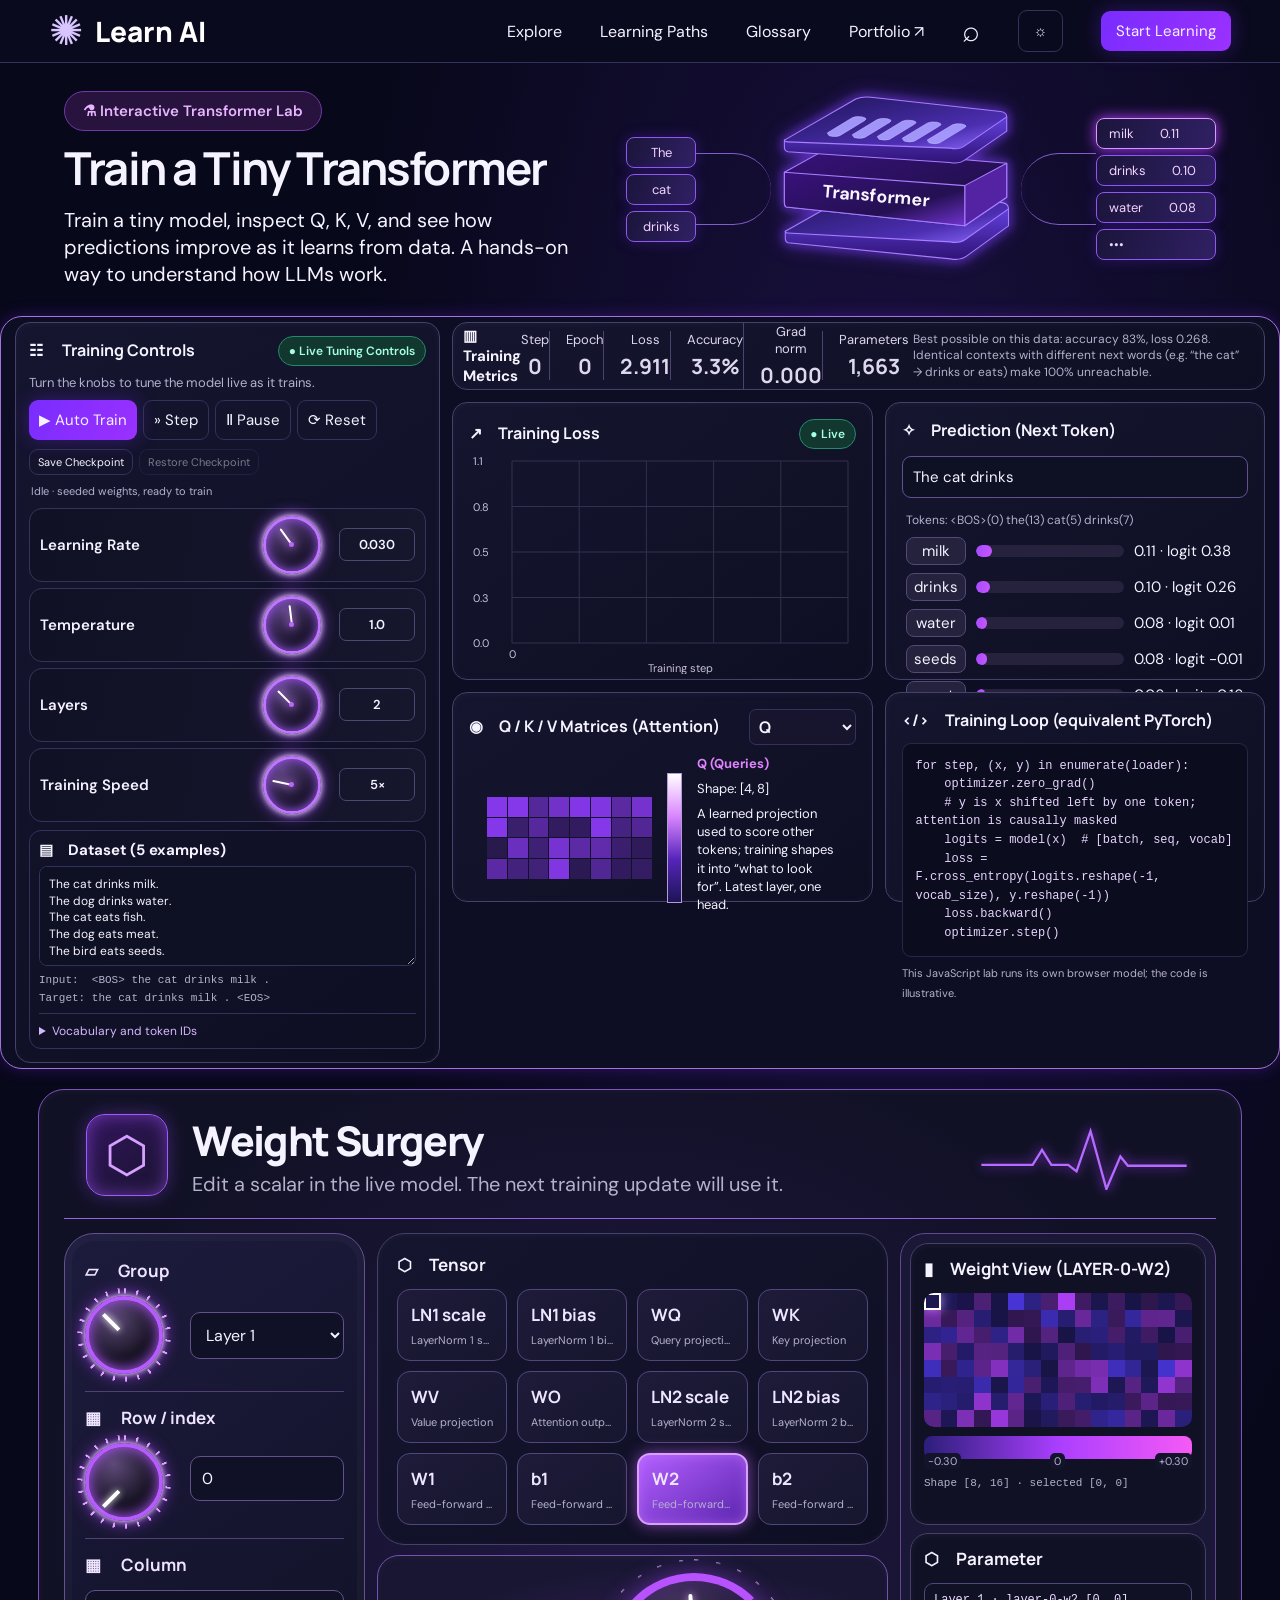
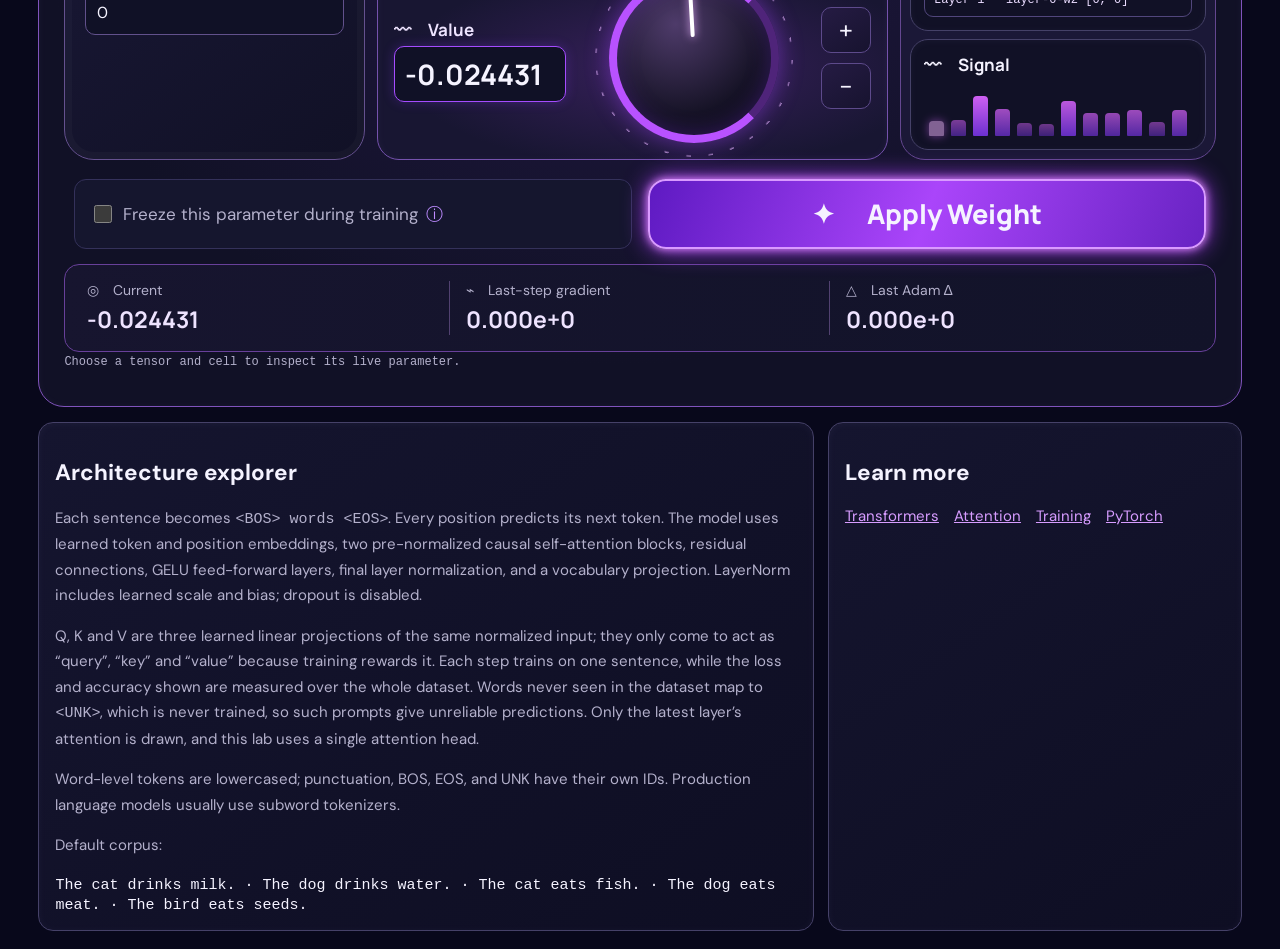
==== commit 8c1d8636: "Improve Transformer Lab: live hero, logits, UNK warning, causal mask, generate, accuracy ceiling Co-" ====
--- a/llm-lab/index.html
+++ b/llm-lab/index.html
@@ -1,7 +1,7 @@
 <!doctype html>
 <html lang="en"><head><meta charset="utf-8"><meta name="viewport" content="width=device-width,initial-scale=1"><meta name="theme-color" content="#09091a"><title>Interactive Transformer Lab — Learn AI</title><link rel="stylesheet" href="lab.css?v=3"></head>
 <body><header class="top"><a class="brand" href="../"><span class="brand-mark" aria-hidden="true">✺</span> <b>Learn AI</b></a><nav><a href="../#featured">Explore</a><a href="../#learning-paths">Learning Paths</a><a href="../#notebook">Glossary</a><a href="../#portfolio">Portfolio ↗</a><span class="nav-search" aria-hidden="true">⌕</span><button id="theme" aria-label="Toggle theme">☼</button><a class="start" href="#lab">Start Learning</a></nav></header>
-<main id="lab"><section class="hero"><div><span class="badge">⚗ Interactive Transformer Lab</span><h1>Train a Tiny Transformer</h1><p>Train a tiny model, inspect Q, K, V, and see how predictions improve as it learns from data. A hands-on way to understand how LLMs work.</p></div><div class="network" aria-hidden="true"><div class="tokens tokens-in"><span>The</span><span>cat</span><span>sat</span></div><div class="network-lines network-lines-in"></div><svg class="transformer-stack" viewBox="0 0 280 220" xmlns="http://www.w3.org/2000/svg"><defs><linearGradient id="stack-top" x1="0" y1="0" x2="1" y2="1"><stop stop-color="#1c1454"/><stop offset=".7" stop-color="#4c2eb1"/><stop offset="1" stop-color="#8c6bff"/></linearGradient><linearGradient id="stack-face" x1="0" y1="0" x2="1" y2="1"><stop stop-color="#39117b"/><stop offset=".65" stop-color="#241052"/><stop offset="1" stop-color="#7133cf"/></linearGradient><linearGradient id="stack-edge" x1="0" y1="0" x2="0" y2="1"><stop stop-color="#6140dd"/><stop offset="1" stop-color="#301376"/></linearGradient><filter id="stack-glow" x="-50%" y="-80%" width="200%" height="260%"><feGaussianBlur stdDeviation="5"/></filter></defs><g fill="none" stroke="#8345ff" stroke-width="5" opacity=".55" filter="url(#stack-glow)"><path d="M16 157 96 112 Q101 109 110 110 L259 125 Q266 126 266 132 L266 151 219 185 Q212 190 201 188 L19 170 Q16 169 16 165Z"/><path d="M15 91 64 64 264 81 264 119 217 151 17 130Z"/><path d="M15 55 95 9 Q102 6 112 7 L257 23 Q264 24 264 29 L264 45 216 78 Q211 82 200 80 L19 68 Q15 67 15 63Z"/></g><g stroke="#a87cff" stroke-width="1.2" stroke-linejoin="round"><path fill="url(#stack-edge)" d="M16 157 266 132 266 151 219 185 Q212 190 201 188 L19 170 Q16 169 16 165Z"/><path fill="url(#stack-top)" d="M16 157 96 112 Q101 109 110 110 L259 125 Q266 126 266 132 L218 166 Q211 171 201 169 L19 159 Q16 159 16 157Z"/><path fill="url(#stack-face)" d="M15 91 64 64 264 81 264 119 217 151 17 130 Q15 129 15 125Z"/><path fill="#5423a3" d="M217 106 264 81 264 119 217 151Z"/><path fill="url(#stack-face)" d="M15 91 217 106 217 151 17 130 Q15 129 15 125Z"/><path fill="url(#stack-edge)" d="M15 55 264 29 264 45 216 78 Q211 82 200 80 L19 68 Q15 67 15 63Z"/><path fill="url(#stack-top)" d="M15 55 95 9 Q102 6 112 7 L257 23 Q264 24 264 29 L216 62 Q211 66 201 64 L19 57 Q15 57 15 55Z"/></g><g fill="#a79bff" stroke="#c9bfff" stroke-width=".7" opacity=".95"><path d="M63 47 91 30 Q95 28 102 29 L105 30 Q108 31 105 33 L77 50 Q72 52 65 50Z"/><path d="M91 49 119 32 Q123 30 130 31 L133 32 Q136 33 133 35 L105 52 Q100 54 93 52Z"/><path d="M119 51 147 34 Q151 32 158 33 L161 34 Q164 35 161 37 L133 54 Q128 56 121 54Z"/><path d="M147 53 175 36 Q179 34 186 35 L189 36 Q192 37 189 39 L161 56 Q156 58 149 56Z"/><path d="M175 55 203 38 Q207 36 214 37 L217 38 Q220 39 217 41 L189 58 Q184 60 177 58Z"/></g><text x="117" y="124" text-anchor="middle" fill="#f9f4ff" font-family="DM Sans, sans-serif" font-size="20" font-weight="700" transform="rotate(5 117 124)">Transformer</text></svg><div class="network-lines network-lines-out"></div><div class="tokens tokens-out"><span>on　　0.72</span><span>in　　 0.14</span><span>by　　0.07</span><span>•••</span></div></div></section>
+<main id="lab"><section class="hero"><div><span class="badge">⚗ Interactive Transformer Lab</span><h1>Train a Tiny Transformer</h1><p>Train a tiny model, inspect Q, K, V, and see how predictions improve as it learns from data. A hands-on way to understand how LLMs work.</p></div><div class="network" aria-hidden="true"><div class="tokens tokens-in" id="hero-in"><span>The</span><span>cat</span><span>drinks</span></div><div class="network-lines network-lines-in"></div><svg class="transformer-stack" viewBox="0 0 280 220" xmlns="http://www.w3.org/2000/svg"><defs><linearGradient id="stack-top" x1="0" y1="0" x2="1" y2="1"><stop stop-color="#1c1454"/><stop offset=".7" stop-color="#4c2eb1"/><stop offset="1" stop-color="#8c6bff"/></linearGradient><linearGradient id="stack-face" x1="0" y1="0" x2="1" y2="1"><stop stop-color="#39117b"/><stop offset=".65" stop-color="#241052"/><stop offset="1" stop-color="#7133cf"/></linearGradient><linearGradient id="stack-edge" x1="0" y1="0" x2="0" y2="1"><stop stop-color="#6140dd"/><stop offset="1" stop-color="#301376"/></linearGradient><filter id="stack-glow" x="-50%" y="-80%" width="200%" height="260%"><feGaussianBlur stdDeviation="5"/></filter></defs><g fill="none" stroke="#8345ff" stroke-width="5" opacity=".55" filter="url(#stack-glow)"><path d="M16 157 96 112 Q101 109 110 110 L259 125 Q266 126 266 132 L266 151 219 185 Q212 190 201 188 L19 170 Q16 169 16 165Z"/><path d="M15 91 64 64 264 81 264 119 217 151 17 130Z"/><path d="M15 55 95 9 Q102 6 112 7 L257 23 Q264 24 264 29 L264 45 216 78 Q211 82 200 80 L19 68 Q15 67 15 63Z"/></g><g stroke="#a87cff" stroke-width="1.2" stroke-linejoin="round"><path fill="url(#stack-edge)" d="M16 157 266 132 266 151 219 185 Q212 190 201 188 L19 170 Q16 169 16 165Z"/><path fill="url(#stack-top)" d="M16 157 96 112 Q101 109 110 110 L259 125 Q266 126 266 132 L218 166 Q211 171 201 169 L19 159 Q16 159 16 157Z"/><path fill="url(#stack-face)" d="M15 91 64 64 264 81 264 119 217 151 17 130 Q15 129 15 125Z"/><path fill="#5423a3" d="M217 106 264 81 264 119 217 151Z"/><path fill="url(#stack-face)" d="M15 91 217 106 217 151 17 130 Q15 129 15 125Z"/><path fill="url(#stack-edge)" d="M15 55 264 29 264 45 216 78 Q211 82 200 80 L19 68 Q15 67 15 63Z"/><path fill="url(#stack-top)" d="M15 55 95 9 Q102 6 112 7 L257 23 Q264 24 264 29 L216 62 Q211 66 201 64 L19 57 Q15 57 15 55Z"/></g><g fill="#a79bff" stroke="#c9bfff" stroke-width=".7" opacity=".95"><path d="M63 47 91 30 Q95 28 102 29 L105 30 Q108 31 105 33 L77 50 Q72 52 65 50Z"/><path d="M91 49 119 32 Q123 30 130 31 L133 32 Q136 33 133 35 L105 52 Q100 54 93 52Z"/><path d="M119 51 147 34 Q151 32 158 33 L161 34 Q164 35 161 37 L133 54 Q128 56 121 54Z"/><path d="M147 53 175 36 Q179 34 186 35 L189 36 Q192 37 189 39 L161 56 Q156 58 149 56Z"/><path d="M175 55 203 38 Q207 36 214 37 L217 38 Q220 39 217 41 L189 58 Q184 60 177 58Z"/></g><text x="117" y="124" text-anchor="middle" fill="#f9f4ff" font-family="DM Sans, sans-serif" font-size="20" font-weight="700" transform="rotate(5 117 124)">Transformer</text></svg><div class="network-lines network-lines-out"></div><div class="tokens tokens-out" id="hero-out"><span>milk　　—</span><span>—</span><span>—</span><span>•••</span></div></div></section>
 <section class="dashboard"><aside class="controls panel"><div class="panel-title">☷　 Training Controls <span class="live">● Live Tuning Controls</span></div><p>Turn the knobs to tune the model live as it trains.</p><div class="actions"><button class="primary" id="train">▶ Auto Train</button><button id="step">» Step</button><button id="pause">Ⅱ Pause</button><button id="reset">⟳ Reset</button></div><div class="actions checkpoint-actions"><button id="save-checkpoint">Save Checkpoint</button><button id="restore-checkpoint" disabled>Restore Checkpoint</button></div><small class="run-status" id="run-status" role="status" aria-live="polite">Idle · seeded weights, ready to train</small>
 <label class="knob-row">Learning Rate <span class="dial"><input id="lr" type="range" min="0.001" max="0.08" step="0.001" value="0.03"></span><output id="lrval">0.030</output></label><label class="knob-row">Temperature <span class="dial"><input id="temp" type="range" min="0.1" max="2" step="0.1" value="1"></span><output id="tempval">1.0</output></label><label class="knob-row">Layers <span class="dial"><input id="layers" type="range" min="1" max="4" step="1" value="2"></span><output id="layersval">2</output></label><label class="knob-row">Training Speed <span class="dial"><input id="speed" type="range" min="1" max="20" value="5"></span><output id="speedval">5×</output></label>
 <div class="dataset"><b>▤　Dataset (5 examples)</b><textarea id="data" aria-label="Training examples">The cat drinks milk.
@@ -9,11 +9,12 @@
 The cat eats fish.
 The dog eats meat.
 The bird eats seeds.</textarea><p class="sequence" id="shifted"></p><details><summary>Vocabulary and token IDs</summary><pre id="vocabulary"></pre></details></div></aside>
-<div class="mainpanels"><div class="metrics panel"><b>▥　Training Metrics</b><div>Step<strong id="steps">0</strong></div><div>Epoch<strong id="epoch">0</strong></div><div>Loss<strong id="loss">—</strong></div><div>Accuracy<strong id="accuracy">—</strong></div><div>Grad norm<strong id="grad-norm">0.000</strong></div><div>Parameters<strong id="params">—</strong></div></div>
-<div class="grid"><section class="panel chart"><div class="panel-title">↗　Training Loss <span class="live">● Live</span></div><canvas id="chart" height="210" aria-label="Training loss chart"></canvas></section><section class="panel prediction"><div class="panel-title">✧　Prediction (Next Token)</div><div class="prompt"><input id="prompt" value="The cat drinks" aria-label="Prompt"></div><div id="predictions"></div></section>
+<div class="mainpanels"><div class="metrics panel"><b>▥　Training Metrics</b><div>Step<strong id="steps">0</strong></div><div>Epoch<strong id="epoch">0</strong></div><div>Loss<strong id="loss">—</strong></div><div>Accuracy<strong id="accuracy">—</strong></div><div>Grad norm<strong id="grad-norm">0.000</strong></div><div>Parameters<strong id="params">—</strong></div><p class="note" id="ceiling"></p></div>
+<div class="grid"><section class="panel chart"><div class="panel-title">↗　Training Loss <span class="live">● Live</span></div><canvas id="chart" height="210" aria-label="Training loss chart"></canvas></section><section class="panel prediction"><div class="panel-title">✧　Prediction (Next Token)</div><div class="prompt"><input id="prompt" value="The cat drinks" aria-label="Prompt"></div><p class="note" id="prompt-note"></p><div id="predictions"></div><p class="note" id="prediction-note">Bars show softmax probabilities; the logit is the raw score before softmax.</p><div class="generate"><button type="button" id="generate">▶ Generate</button><output id="generated" aria-live="polite"></output></div><p class="note">Generate repeats prediction: sample a token at the current temperature, append it, and run the model again until &lt;EOS&gt;.</p></section>
 <section class="panel matrices"><div class="panel-title">◉　Q / K / V Matrices (Attention) <select id="matrix"><option>Q</option><option>K</option><option>V</option><option>Attention</option></select></div><div class="matrix-content"><div class="heatmap" id="heatmap"></div><div class="matrix-scale" aria-hidden="true"></div><div class="matrix-description"><strong id="matrix-label">Q (Queries)</strong><p id="matrix-shape">Shape: —</p><p id="matrix-help">Represents what each token is looking for in the sequence.</p></div></div></section><section class="panel code"><div class="panel-title">&lt;/&gt;　Training Loop (equivalent PyTorch)</div><pre>for step, (x, y) in enumerate(loader):
     optimizer.zero_grad()
-    logits = model(x)
+    # y is x shifted left by one token; attention is causally masked
+    logits = model(x)  # [batch, seq, vocab]
     loss = F.cross_entropy(logits.reshape(-1, vocab_size), y.reshape(-1))
     loss.backward()
     optimizer.step()</pre><small>This JavaScript lab runs its own browser model; the code is illustrative.</small></section></div></div></section>
@@ -28,5 +29,5 @@
  <div class="weight-actions"><label class="freeze-control"><input id="freeze-weight" type="checkbox"> Freeze this parameter during training <span title="Frozen parameters are skipped by Adam.">ⓘ</span></label><button id="apply-weight" class="primary">✦　 Apply Weight</button></div>
  <div class="weight-readouts"><div><span>◎　Current</span><strong id="weight-current">0.000000</strong></div><div><span>⌁　Last-step gradient</span><strong id="weight-gradient">0.000e+0</strong></div><div><span>△　Last Adam Δ</span><strong id="weight-update">0.000e+0</strong></div></div><p id="weight-feedback" class="weight-feedback" role="status" aria-live="polite">Choose a tensor and cell to inspect its live parameter.</p>
 </section>
-<div class="below-info"><div class="panel"><h2>Architecture explorer</h2><p>Each sentence becomes <code>&lt;BOS&gt; words &lt;EOS&gt;</code>. Every position predicts its next token. The model uses learned token and position embeddings, <span id="layer-depth">two</span> pre-normalized causal self-attention blocks, residual connections, GELU feed-forward layers, final layer normalization, and a vocabulary projection. LayerNorm includes learned scale and bias; dropout is disabled.</p><p>Word-level tokens are lowercased; punctuation, BOS, EOS, and UNK have their own IDs. Production language models usually use subword tokenizers.</p><p>Default corpus:</p><code>The cat drinks milk. · The dog drinks water. · The cat eats fish. · The dog eats meat. · The bird eats seeds.</code></div><div class="panel"><h2>Learn more</h2><a href="../#term/transformers">Transformers</a>　<a href="../#term/attention">Attention</a>　<a href="../#term/training">Training</a>　<a href="../#term/pytorch">PyTorch</a></div></div>
+<div class="below-info"><div class="panel"><h2>Architecture explorer</h2><p>Each sentence becomes <code>&lt;BOS&gt; words &lt;EOS&gt;</code>. Every position predicts its next token. The model uses learned token and position embeddings, <span id="layer-depth">two</span> pre-normalized causal self-attention blocks, residual connections, GELU feed-forward layers, final layer normalization, and a vocabulary projection. LayerNorm includes learned scale and bias; dropout is disabled.</p><p>Q, K and V are three learned linear projections of the same normalized input; they only come to act as “query”, “key” and “value” because training rewards it. Each step trains on one sentence, while the loss and accuracy shown are measured over the whole dataset. Words never seen in the dataset map to <code>&lt;UNK&gt;</code>, which is never trained, so such prompts give unreliable predictions. Only the latest layer’s attention is drawn, and this lab uses a single attention head.</p><p>Word-level tokens are lowercased; punctuation, BOS, EOS, and UNK have their own IDs. Production language models usually use subword tokenizers.</p><p>Default corpus:</p><code>The cat drinks milk. · The dog drinks water. · The cat eats fish. · The dog eats meat. · The bird eats seeds.</code></div><div class="panel"><h2>Learn more</h2><a href="../#term/transformers">Transformers</a>　<a href="../#term/attention">Attention</a>　<a href="../#term/training">Training</a>　<a href="../#term/pytorch">PyTorch</a></div></div>
 </section></main><script src="engine.js"></script><script src="lab.js?v=4"></script></body></html>
--- a/llm-lab/lab.css
+++ b/llm-lab/lab.css
@@ -33,3 +33,8 @@
 .mini-dial{cursor:grab;touch-action:none}.mini-dial:active{cursor:grabbing}.mini-dial:after{transform:rotate(var(--mini-angle,-135deg))}.mini-dial input{position:absolute;inset:0;width:100%;height:100%;opacity:0;pointer-events:none}.mini-dial:has(input:focus-visible){outline:2px solid #fff;outline-offset:6px}
 @media(max-width:1200px){.mini-dial:after{height:16px;transform-origin:50% 22px}}
 @media(max-width:700px){.mini-dial:after{height:12px;transform-origin:50% 17px}}
+
+.note{font-size:12px;color:var(--muted);margin:6px 4px;line-height:1.4}.metrics .note{grid-column:1/-1}
+.prediction .row{grid-template-columns:60px 1fr 110px}
+.cell.masked{background:repeating-linear-gradient(45deg,#2a2748 0 3px,#14132a 3px 6px);opacity:1}
+.generate{display:flex;gap:10px;align-items:center;margin:8px 4px}.generate button{border:1px solid #534876;background:#25223e;color:var(--ink);border-radius:8px;padding:6px 12px;cursor:pointer}.generate output{font-size:13px;color:var(--ink)}
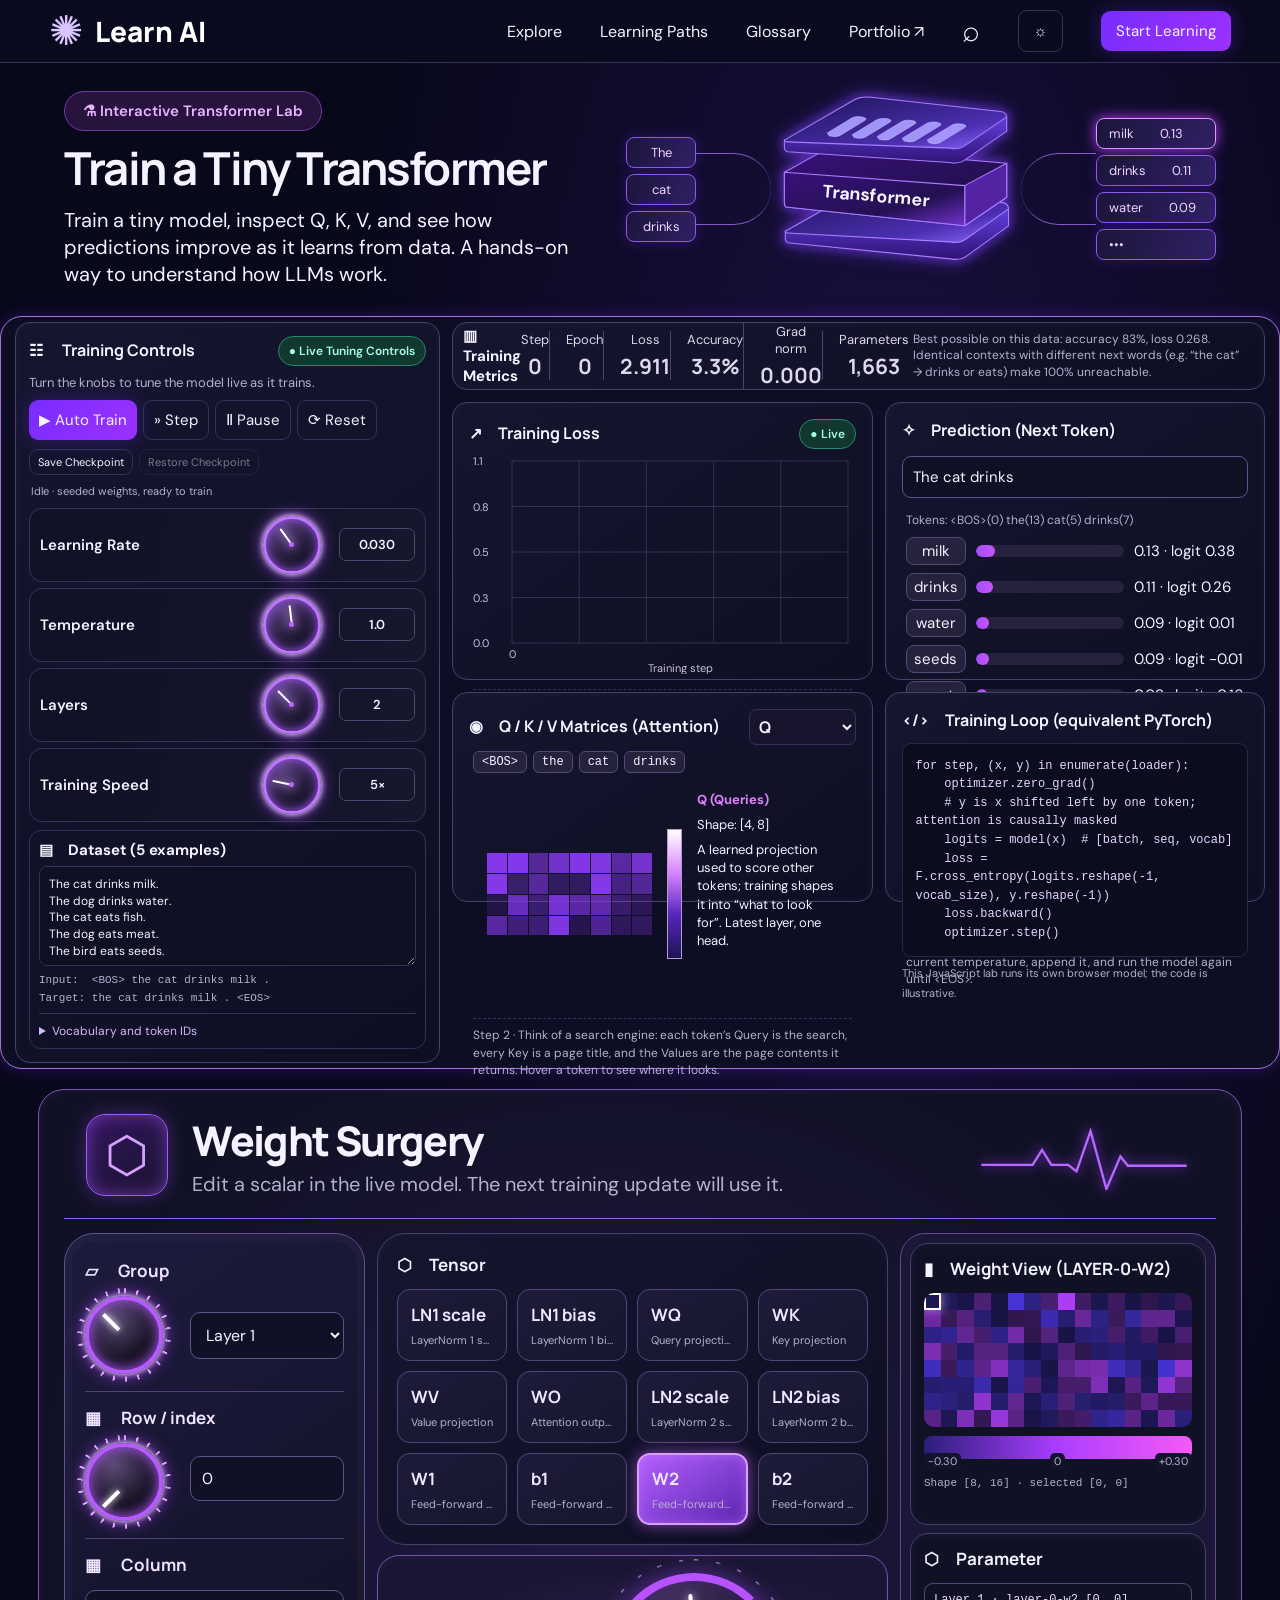
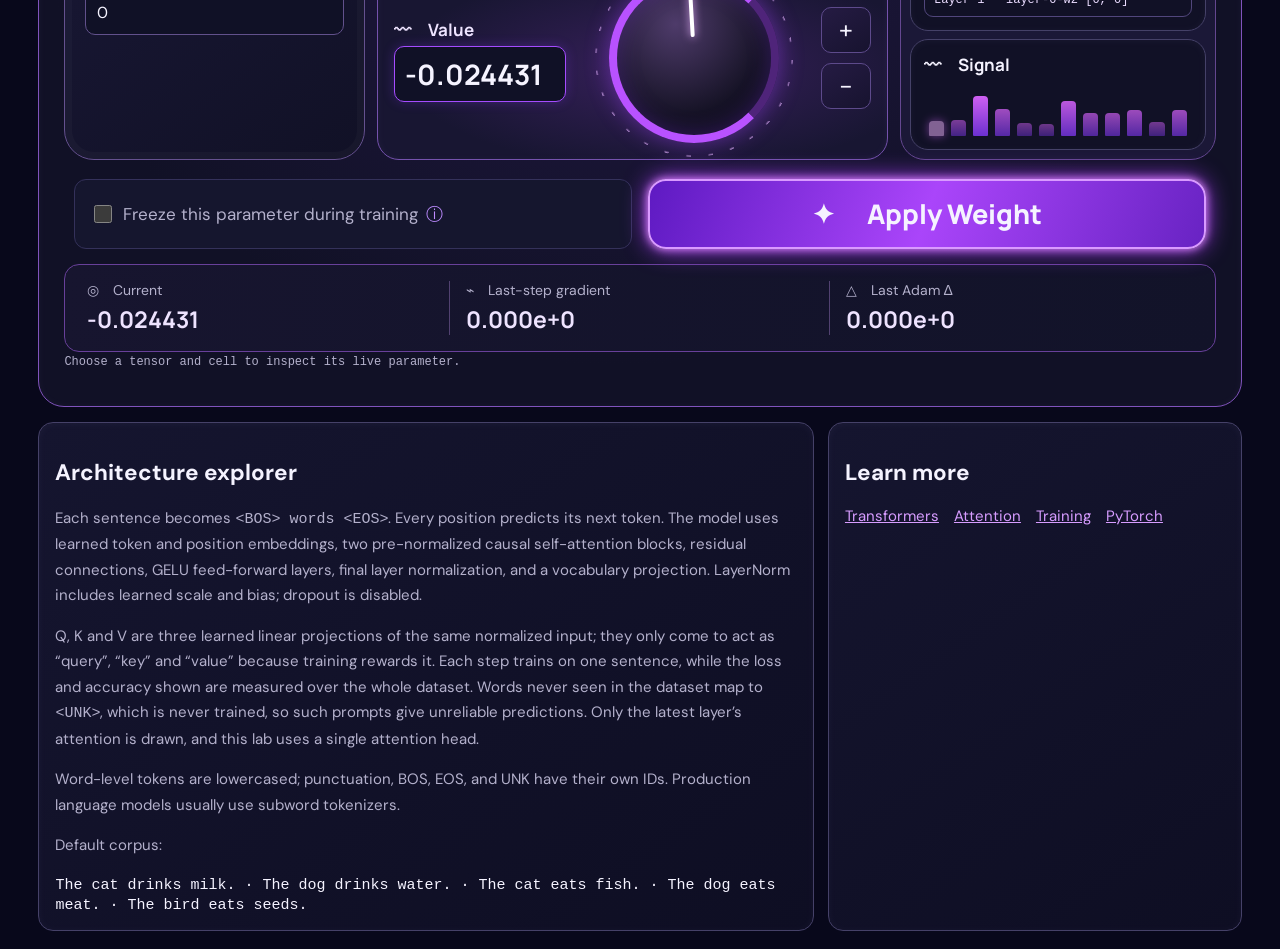
==== commit b0d9c716: "Add top-k/top-p sampling, attention hover linking, step captions and live hints Co-Authored-By: Clau" ====
--- a/llm-lab/index.html
+++ b/llm-lab/index.html
@@ -1,5 +1,5 @@
 <!doctype html>
-<html lang="en"><head><meta charset="utf-8"><meta name="viewport" content="width=device-width,initial-scale=1"><meta name="theme-color" content="#09091a"><title>Interactive Transformer Lab — Learn AI</title><link rel="stylesheet" href="lab.css?v=3"></head>
+<html lang="en"><head><meta charset="utf-8"><meta name="viewport" content="width=device-width,initial-scale=1"><meta name="theme-color" content="#09091a"><title>Interactive Transformer Lab — Learn AI</title><link rel="stylesheet" href="lab.css?v=4"></head>
 <body><header class="top"><a class="brand" href="../"><span class="brand-mark" aria-hidden="true">✺</span> <b>Learn AI</b></a><nav><a href="../#featured">Explore</a><a href="../#learning-paths">Learning Paths</a><a href="../#notebook">Glossary</a><a href="../#portfolio">Portfolio ↗</a><span class="nav-search" aria-hidden="true">⌕</span><button id="theme" aria-label="Toggle theme">☼</button><a class="start" href="#lab">Start Learning</a></nav></header>
 <main id="lab"><section class="hero"><div><span class="badge">⚗ Interactive Transformer Lab</span><h1>Train a Tiny Transformer</h1><p>Train a tiny model, inspect Q, K, V, and see how predictions improve as it learns from data. A hands-on way to understand how LLMs work.</p></div><div class="network" aria-hidden="true"><div class="tokens tokens-in" id="hero-in"><span>The</span><span>cat</span><span>drinks</span></div><div class="network-lines network-lines-in"></div><svg class="transformer-stack" viewBox="0 0 280 220" xmlns="http://www.w3.org/2000/svg"><defs><linearGradient id="stack-top" x1="0" y1="0" x2="1" y2="1"><stop stop-color="#1c1454"/><stop offset=".7" stop-color="#4c2eb1"/><stop offset="1" stop-color="#8c6bff"/></linearGradient><linearGradient id="stack-face" x1="0" y1="0" x2="1" y2="1"><stop stop-color="#39117b"/><stop offset=".65" stop-color="#241052"/><stop offset="1" stop-color="#7133cf"/></linearGradient><linearGradient id="stack-edge" x1="0" y1="0" x2="0" y2="1"><stop stop-color="#6140dd"/><stop offset="1" stop-color="#301376"/></linearGradient><filter id="stack-glow" x="-50%" y="-80%" width="200%" height="260%"><feGaussianBlur stdDeviation="5"/></filter></defs><g fill="none" stroke="#8345ff" stroke-width="5" opacity=".55" filter="url(#stack-glow)"><path d="M16 157 96 112 Q101 109 110 110 L259 125 Q266 126 266 132 L266 151 219 185 Q212 190 201 188 L19 170 Q16 169 16 165Z"/><path d="M15 91 64 64 264 81 264 119 217 151 17 130Z"/><path d="M15 55 95 9 Q102 6 112 7 L257 23 Q264 24 264 29 L264 45 216 78 Q211 82 200 80 L19 68 Q15 67 15 63Z"/></g><g stroke="#a87cff" stroke-width="1.2" stroke-linejoin="round"><path fill="url(#stack-edge)" d="M16 157 266 132 266 151 219 185 Q212 190 201 188 L19 170 Q16 169 16 165Z"/><path fill="url(#stack-top)" d="M16 157 96 112 Q101 109 110 110 L259 125 Q266 126 266 132 L218 166 Q211 171 201 169 L19 159 Q16 159 16 157Z"/><path fill="url(#stack-face)" d="M15 91 64 64 264 81 264 119 217 151 17 130 Q15 129 15 125Z"/><path fill="#5423a3" d="M217 106 264 81 264 119 217 151Z"/><path fill="url(#stack-face)" d="M15 91 217 106 217 151 17 130 Q15 129 15 125Z"/><path fill="url(#stack-edge)" d="M15 55 264 29 264 45 216 78 Q211 82 200 80 L19 68 Q15 67 15 63Z"/><path fill="url(#stack-top)" d="M15 55 95 9 Q102 6 112 7 L257 23 Q264 24 264 29 L216 62 Q211 66 201 64 L19 57 Q15 57 15 55Z"/></g><g fill="#a79bff" stroke="#c9bfff" stroke-width=".7" opacity=".95"><path d="M63 47 91 30 Q95 28 102 29 L105 30 Q108 31 105 33 L77 50 Q72 52 65 50Z"/><path d="M91 49 119 32 Q123 30 130 31 L133 32 Q136 33 133 35 L105 52 Q100 54 93 52Z"/><path d="M119 51 147 34 Q151 32 158 33 L161 34 Q164 35 161 37 L133 54 Q128 56 121 54Z"/><path d="M147 53 175 36 Q179 34 186 35 L189 36 Q192 37 189 39 L161 56 Q156 58 149 56Z"/><path d="M175 55 203 38 Q207 36 214 37 L217 38 Q220 39 217 41 L189 58 Q184 60 177 58Z"/></g><text x="117" y="124" text-anchor="middle" fill="#f9f4ff" font-family="DM Sans, sans-serif" font-size="20" font-weight="700" transform="rotate(5 117 124)">Transformer</text></svg><div class="network-lines network-lines-out"></div><div class="tokens tokens-out" id="hero-out"><span>milk　　—</span><span>—</span><span>—</span><span>•••</span></div></div></section>
 <section class="dashboard"><aside class="controls panel"><div class="panel-title">☷　 Training Controls <span class="live">● Live Tuning Controls</span></div><p>Turn the knobs to tune the model live as it trains.</p><div class="actions"><button class="primary" id="train">▶ Auto Train</button><button id="step">» Step</button><button id="pause">Ⅱ Pause</button><button id="reset">⟳ Reset</button></div><div class="actions checkpoint-actions"><button id="save-checkpoint">Save Checkpoint</button><button id="restore-checkpoint" disabled>Restore Checkpoint</button></div><small class="run-status" id="run-status" role="status" aria-live="polite">Idle · seeded weights, ready to train</small>
@@ -10,8 +10,8 @@
 The dog eats meat.
 The bird eats seeds.</textarea><p class="sequence" id="shifted"></p><details><summary>Vocabulary and token IDs</summary><pre id="vocabulary"></pre></details></div></aside>
 <div class="mainpanels"><div class="metrics panel"><b>▥　Training Metrics</b><div>Step<strong id="steps">0</strong></div><div>Epoch<strong id="epoch">0</strong></div><div>Loss<strong id="loss">—</strong></div><div>Accuracy<strong id="accuracy">—</strong></div><div>Grad norm<strong id="grad-norm">0.000</strong></div><div>Parameters<strong id="params">—</strong></div><p class="note" id="ceiling"></p></div>
-<div class="grid"><section class="panel chart"><div class="panel-title">↗　Training Loss <span class="live">● Live</span></div><canvas id="chart" height="210" aria-label="Training loss chart"></canvas></section><section class="panel prediction"><div class="panel-title">✧　Prediction (Next Token)</div><div class="prompt"><input id="prompt" value="The cat drinks" aria-label="Prompt"></div><p class="note" id="prompt-note"></p><div id="predictions"></div><p class="note" id="prediction-note">Bars show softmax probabilities; the logit is the raw score before softmax.</p><div class="generate"><button type="button" id="generate">▶ Generate</button><output id="generated" aria-live="polite"></output></div><p class="note">Generate repeats prediction: sample a token at the current temperature, append it, and run the model again until &lt;EOS&gt;.</p></section>
-<section class="panel matrices"><div class="panel-title">◉　Q / K / V Matrices (Attention) <select id="matrix"><option>Q</option><option>K</option><option>V</option><option>Attention</option></select></div><div class="matrix-content"><div class="heatmap" id="heatmap"></div><div class="matrix-scale" aria-hidden="true"></div><div class="matrix-description"><strong id="matrix-label">Q (Queries)</strong><p id="matrix-shape">Shape: —</p><p id="matrix-help">Represents what each token is looking for in the sequence.</p></div></div></section><section class="panel code"><div class="panel-title">&lt;/&gt;　Training Loop (equivalent PyTorch)</div><pre>for step, (x, y) in enumerate(loader):
+<div class="grid"><section class="panel chart"><div class="panel-title">↗　Training Loss <span class="live">● Live</span></div><canvas id="chart" height="210" aria-label="Training loss chart"></canvas><p class="caption">Step 1 · Training nudges every weight to lower the loss: the average surprise at each next word.</p></section><section class="panel prediction"><div class="panel-title">✧　Prediction (Next Token)</div><div class="prompt"><input id="prompt" value="The cat drinks" aria-label="Prompt"></div><p class="note" id="prompt-note"></p><div id="predictions"></div><p class="note" id="prediction-note">Bars show softmax probabilities; the logit is the raw score before softmax.</p><div class="sampling"><label>Sampling <select id="sampling" aria-label="Sampling method"><option value="off">Off</option><option value="topk">Top-k</option><option value="topp" selected>Top-p</option></select></label><label>Cutoff <input id="cutoff" type="range" min="0.1" max="1" step="0.05" value="0.9" aria-label="Sampling cutoff"></label><output id="cutoffval">p=0.90</output></div><p class="note" id="sampling-hint"></p><div class="generate"><button type="button" id="generate">▶ Generate</button><output id="generated" aria-live="polite"></output></div><p class="note">Generate repeats prediction: sample a token at the current temperature, append it, and run the model again until &lt;EOS&gt;.</p></section>
+<section class="panel matrices"><div class="panel-title">◉　Q / K / V Matrices (Attention) <select id="matrix"><option>Q</option><option>K</option><option>V</option><option>Attention</option></select></div><div class="token-strip" id="token-strip" aria-label="Prompt tokens; hover to highlight"></div><div class="matrix-content"><div class="heatmap" id="heatmap"></div><div class="matrix-scale" aria-hidden="true"></div><div class="matrix-description"><strong id="matrix-label">Q (Queries)</strong><p id="matrix-shape">Shape: —</p><p id="matrix-help">Represents what each token is looking for in the sequence.</p><p class="hover-readout" id="matrix-hover" aria-live="polite"></p></div></div><p class="caption">Step 2 · Think of a search engine: each token’s Query is the search, every Key is a page title, and the Values are the page contents it returns. Hover a token to see where it looks.</p></section><section class="panel code"><div class="panel-title">&lt;/&gt;　Training Loop (equivalent PyTorch)</div><pre>for step, (x, y) in enumerate(loader):
     optimizer.zero_grad()
     # y is x shifted left by one token; attention is causally masked
     logits = model(x)  # [batch, seq, vocab]
@@ -30,4 +30,4 @@
  <div class="weight-readouts"><div><span>◎　Current</span><strong id="weight-current">0.000000</strong></div><div><span>⌁　Last-step gradient</span><strong id="weight-gradient">0.000e+0</strong></div><div><span>△　Last Adam Δ</span><strong id="weight-update">0.000e+0</strong></div></div><p id="weight-feedback" class="weight-feedback" role="status" aria-live="polite">Choose a tensor and cell to inspect its live parameter.</p>
 </section>
 <div class="below-info"><div class="panel"><h2>Architecture explorer</h2><p>Each sentence becomes <code>&lt;BOS&gt; words &lt;EOS&gt;</code>. Every position predicts its next token. The model uses learned token and position embeddings, <span id="layer-depth">two</span> pre-normalized causal self-attention blocks, residual connections, GELU feed-forward layers, final layer normalization, and a vocabulary projection. LayerNorm includes learned scale and bias; dropout is disabled.</p><p>Q, K and V are three learned linear projections of the same normalized input; they only come to act as “query”, “key” and “value” because training rewards it. Each step trains on one sentence, while the loss and accuracy shown are measured over the whole dataset. Words never seen in the dataset map to <code>&lt;UNK&gt;</code>, which is never trained, so such prompts give unreliable predictions. Only the latest layer’s attention is drawn, and this lab uses a single attention head.</p><p>Word-level tokens are lowercased; punctuation, BOS, EOS, and UNK have their own IDs. Production language models usually use subword tokenizers.</p><p>Default corpus:</p><code>The cat drinks milk. · The dog drinks water. · The cat eats fish. · The dog eats meat. · The bird eats seeds.</code></div><div class="panel"><h2>Learn more</h2><a href="../#term/transformers">Transformers</a>　<a href="../#term/attention">Attention</a>　<a href="../#term/training">Training</a>　<a href="../#term/pytorch">PyTorch</a></div></div>
-</section></main><script src="engine.js"></script><script src="lab.js?v=4"></script></body></html>
+</section></main><script src="engine.js"></script><script src="sampling.js"></script><script src="lab.js?v=5"></script></body></html>
--- a/llm-lab/lab.css
+++ b/llm-lab/lab.css
@@ -38,3 +38,10 @@
 .prediction .row{grid-template-columns:60px 1fr 110px}
 .cell.masked{background:repeating-linear-gradient(45deg,#2a2748 0 3px,#14132a 3px 6px);opacity:1}
 .generate{display:flex;gap:10px;align-items:center;margin:8px 4px}.generate button{border:1px solid #534876;background:#25223e;color:var(--ink);border-radius:8px;padding:6px 12px;cursor:pointer}.generate output{font-size:13px;color:var(--ink)}
+
+/* Sampling controls, captions and attention hover linking */
+.sampling{display:flex;flex-wrap:wrap;gap:10px 14px;align-items:center;margin:8px 4px;font-size:12px;color:var(--muted)}.sampling select{background:#25223e;color:var(--ink);border:1px solid #534876;border-radius:6px;padding:4px 6px}.sampling input[type=range]{width:110px;vertical-align:middle;accent-color:var(--purple)}.sampling input:disabled{opacity:.4}.sampling output{color:var(--ink);font-variant-numeric:tabular-nums}
+.prediction .row.cut{opacity:.5}.prediction .row.cut span:first-child{text-decoration:line-through}.prediction .row.cut .bar i{background:#6b6790}
+.caption{font-size:12px;line-height:1.45;color:var(--muted);margin:10px 4px 2px;padding-top:8px;border-top:1px dashed var(--line)}
+.token-strip{display:flex;flex-wrap:wrap;gap:6px;margin:6px 4px 8px}.chip{font:12px ui-monospace,monospace;color:var(--ink);background:#25223e;border:1px solid #534876;border-radius:6px;padding:3px 8px;cursor:pointer}.chip.hl{background:var(--purple);border-color:#fff}.chip.attended{border-color:var(--pink);box-shadow:0 0 0 2px #d466ff66}
+.heatmap .cell.hl{outline:2px solid #fff;outline-offset:-2px}.heatmap .cell.attended{outline:2px solid var(--pink);outline-offset:-2px}.hover-readout{min-height:34px;font-size:12px;color:#d5b9ff}
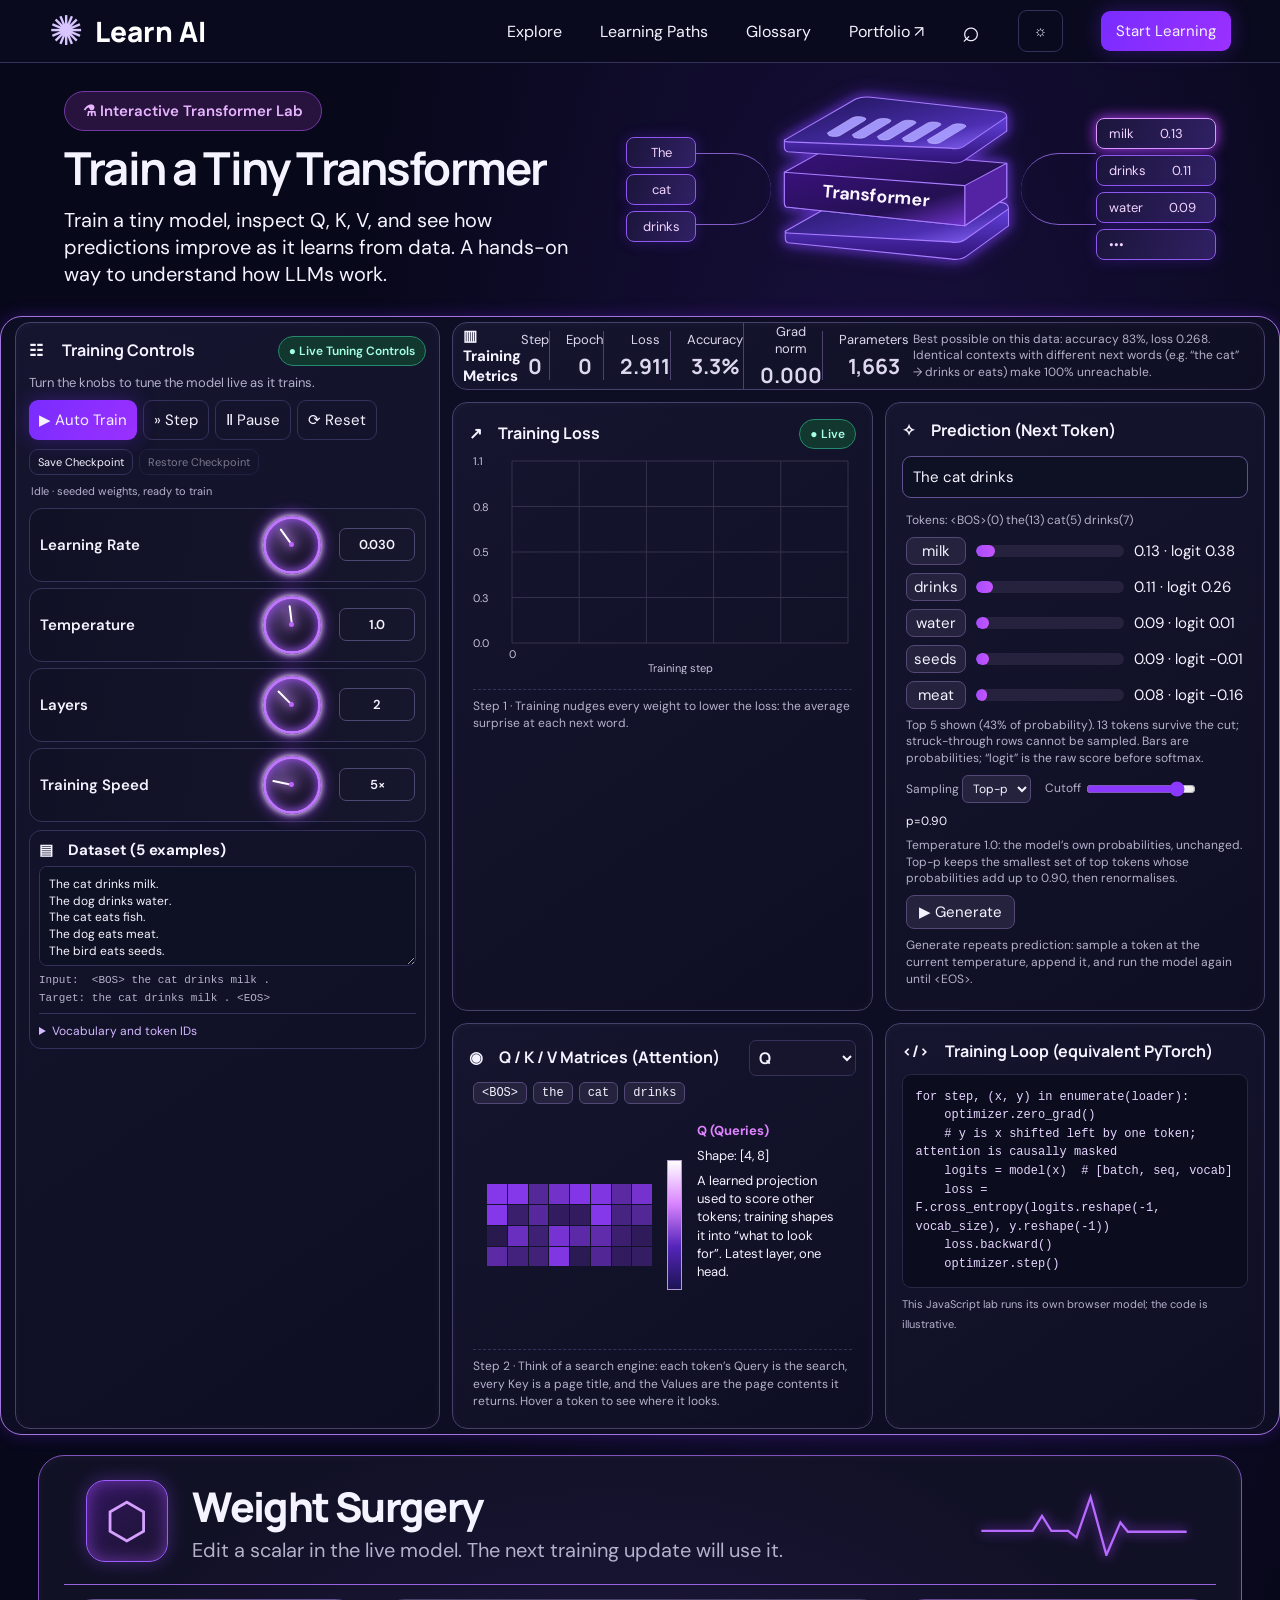
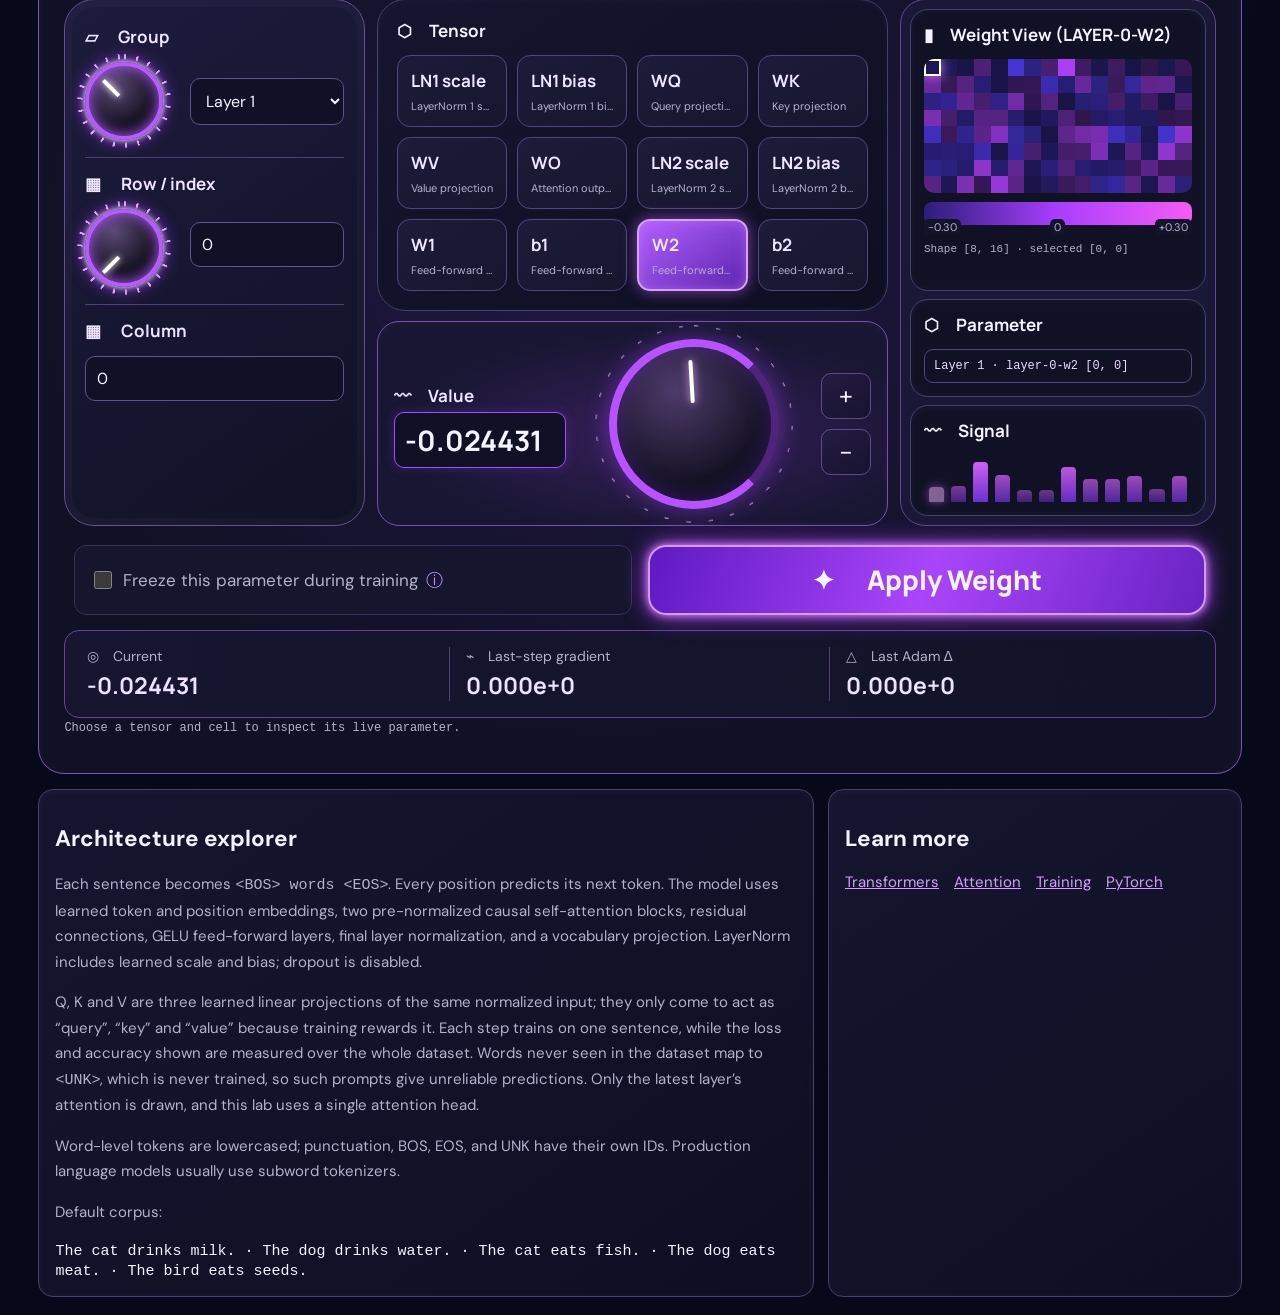
==== commit c6e55685: "Fix panel overflow from new content and tidy sampling row on mobile Co-Authored-By: Claude Sonnet 5." ====
--- a/llm-lab/index.html
+++ b/llm-lab/index.html
@@ -1,5 +1,5 @@
 <!doctype html>
-<html lang="en"><head><meta charset="utf-8"><meta name="viewport" content="width=device-width,initial-scale=1"><meta name="theme-color" content="#09091a"><title>Interactive Transformer Lab — Learn AI</title><link rel="stylesheet" href="lab.css?v=4"></head>
+<html lang="en"><head><meta charset="utf-8"><meta name="viewport" content="width=device-width,initial-scale=1"><meta name="theme-color" content="#09091a"><title>Interactive Transformer Lab — Learn AI</title><link rel="stylesheet" href="lab.css?v=6"></head>
 <body><header class="top"><a class="brand" href="../"><span class="brand-mark" aria-hidden="true">✺</span> <b>Learn AI</b></a><nav><a href="../#featured">Explore</a><a href="../#learning-paths">Learning Paths</a><a href="../#notebook">Glossary</a><a href="../#portfolio">Portfolio ↗</a><span class="nav-search" aria-hidden="true">⌕</span><button id="theme" aria-label="Toggle theme">☼</button><a class="start" href="#lab">Start Learning</a></nav></header>
 <main id="lab"><section class="hero"><div><span class="badge">⚗ Interactive Transformer Lab</span><h1>Train a Tiny Transformer</h1><p>Train a tiny model, inspect Q, K, V, and see how predictions improve as it learns from data. A hands-on way to understand how LLMs work.</p></div><div class="network" aria-hidden="true"><div class="tokens tokens-in" id="hero-in"><span>The</span><span>cat</span><span>drinks</span></div><div class="network-lines network-lines-in"></div><svg class="transformer-stack" viewBox="0 0 280 220" xmlns="http://www.w3.org/2000/svg"><defs><linearGradient id="stack-top" x1="0" y1="0" x2="1" y2="1"><stop stop-color="#1c1454"/><stop offset=".7" stop-color="#4c2eb1"/><stop offset="1" stop-color="#8c6bff"/></linearGradient><linearGradient id="stack-face" x1="0" y1="0" x2="1" y2="1"><stop stop-color="#39117b"/><stop offset=".65" stop-color="#241052"/><stop offset="1" stop-color="#7133cf"/></linearGradient><linearGradient id="stack-edge" x1="0" y1="0" x2="0" y2="1"><stop stop-color="#6140dd"/><stop offset="1" stop-color="#301376"/></linearGradient><filter id="stack-glow" x="-50%" y="-80%" width="200%" height="260%"><feGaussianBlur stdDeviation="5"/></filter></defs><g fill="none" stroke="#8345ff" stroke-width="5" opacity=".55" filter="url(#stack-glow)"><path d="M16 157 96 112 Q101 109 110 110 L259 125 Q266 126 266 132 L266 151 219 185 Q212 190 201 188 L19 170 Q16 169 16 165Z"/><path d="M15 91 64 64 264 81 264 119 217 151 17 130Z"/><path d="M15 55 95 9 Q102 6 112 7 L257 23 Q264 24 264 29 L264 45 216 78 Q211 82 200 80 L19 68 Q15 67 15 63Z"/></g><g stroke="#a87cff" stroke-width="1.2" stroke-linejoin="round"><path fill="url(#stack-edge)" d="M16 157 266 132 266 151 219 185 Q212 190 201 188 L19 170 Q16 169 16 165Z"/><path fill="url(#stack-top)" d="M16 157 96 112 Q101 109 110 110 L259 125 Q266 126 266 132 L218 166 Q211 171 201 169 L19 159 Q16 159 16 157Z"/><path fill="url(#stack-face)" d="M15 91 64 64 264 81 264 119 217 151 17 130 Q15 129 15 125Z"/><path fill="#5423a3" d="M217 106 264 81 264 119 217 151Z"/><path fill="url(#stack-face)" d="M15 91 217 106 217 151 17 130 Q15 129 15 125Z"/><path fill="url(#stack-edge)" d="M15 55 264 29 264 45 216 78 Q211 82 200 80 L19 68 Q15 67 15 63Z"/><path fill="url(#stack-top)" d="M15 55 95 9 Q102 6 112 7 L257 23 Q264 24 264 29 L216 62 Q211 66 201 64 L19 57 Q15 57 15 55Z"/></g><g fill="#a79bff" stroke="#c9bfff" stroke-width=".7" opacity=".95"><path d="M63 47 91 30 Q95 28 102 29 L105 30 Q108 31 105 33 L77 50 Q72 52 65 50Z"/><path d="M91 49 119 32 Q123 30 130 31 L133 32 Q136 33 133 35 L105 52 Q100 54 93 52Z"/><path d="M119 51 147 34 Q151 32 158 33 L161 34 Q164 35 161 37 L133 54 Q128 56 121 54Z"/><path d="M147 53 175 36 Q179 34 186 35 L189 36 Q192 37 189 39 L161 56 Q156 58 149 56Z"/><path d="M175 55 203 38 Q207 36 214 37 L217 38 Q220 39 217 41 L189 58 Q184 60 177 58Z"/></g><text x="117" y="124" text-anchor="middle" fill="#f9f4ff" font-family="DM Sans, sans-serif" font-size="20" font-weight="700" transform="rotate(5 117 124)">Transformer</text></svg><div class="network-lines network-lines-out"></div><div class="tokens tokens-out" id="hero-out"><span>milk　　—</span><span>—</span><span>—</span><span>•••</span></div></div></section>
 <section class="dashboard"><aside class="controls panel"><div class="panel-title">☷　 Training Controls <span class="live">● Live Tuning Controls</span></div><p>Turn the knobs to tune the model live as it trains.</p><div class="actions"><button class="primary" id="train">▶ Auto Train</button><button id="step">» Step</button><button id="pause">Ⅱ Pause</button><button id="reset">⟳ Reset</button></div><div class="actions checkpoint-actions"><button id="save-checkpoint">Save Checkpoint</button><button id="restore-checkpoint" disabled>Restore Checkpoint</button></div><small class="run-status" id="run-status" role="status" aria-live="polite">Idle · seeded weights, ready to train</small>
--- a/llm-lab/lab.css
+++ b/llm-lab/lab.css
@@ -45,3 +45,8 @@
 .caption{font-size:12px;line-height:1.45;color:var(--muted);margin:10px 4px 2px;padding-top:8px;border-top:1px dashed var(--line)}
 .token-strip{display:flex;flex-wrap:wrap;gap:6px;margin:6px 4px 8px}.chip{font:12px ui-monospace,monospace;color:var(--ink);background:#25223e;border:1px solid #534876;border-radius:6px;padding:3px 8px;cursor:pointer}.chip.hl{background:var(--purple);border-color:#fff}.chip.attended{border-color:var(--pink);box-shadow:0 0 0 2px #d466ff66}
 .heatmap .cell.hl{outline:2px solid #fff;outline-offset:-2px}.heatmap .cell.attended{outline:2px solid var(--pink);outline-offset:-2px}.hover-readout{min-height:34px;font-size:12px;color:#d5b9ff}
+/* Panels grow with their content (sampling controls, token strip, captions); grid rows stay aligned. */
+.chart,.prediction,.matrices,.code{height:auto;min-height:278px}
+.grid{align-items:stretch}
+.matrices,.code{min-height:0}
+@media(max-width:700px){.sampling{gap:8px 8px;font-size:11px}.sampling input[type=range]{width:56px}.sampling output{white-space:nowrap}}
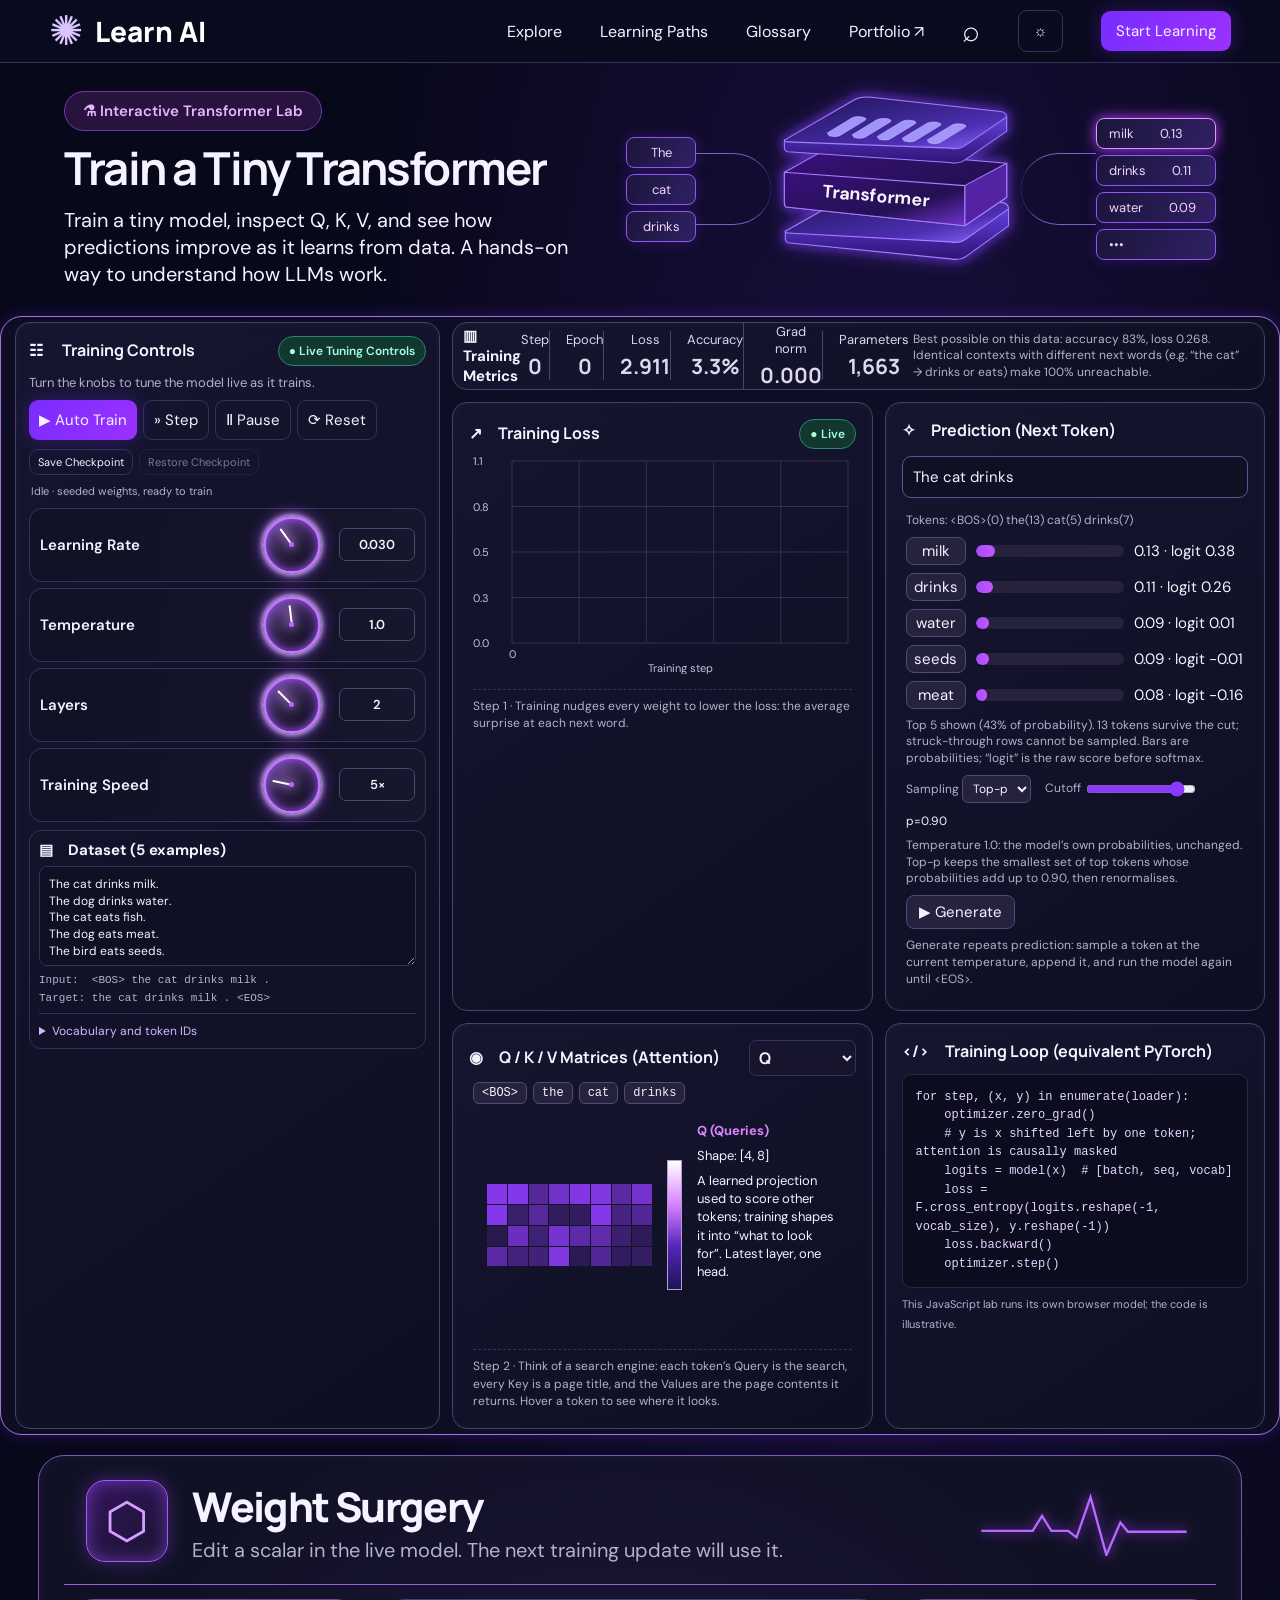
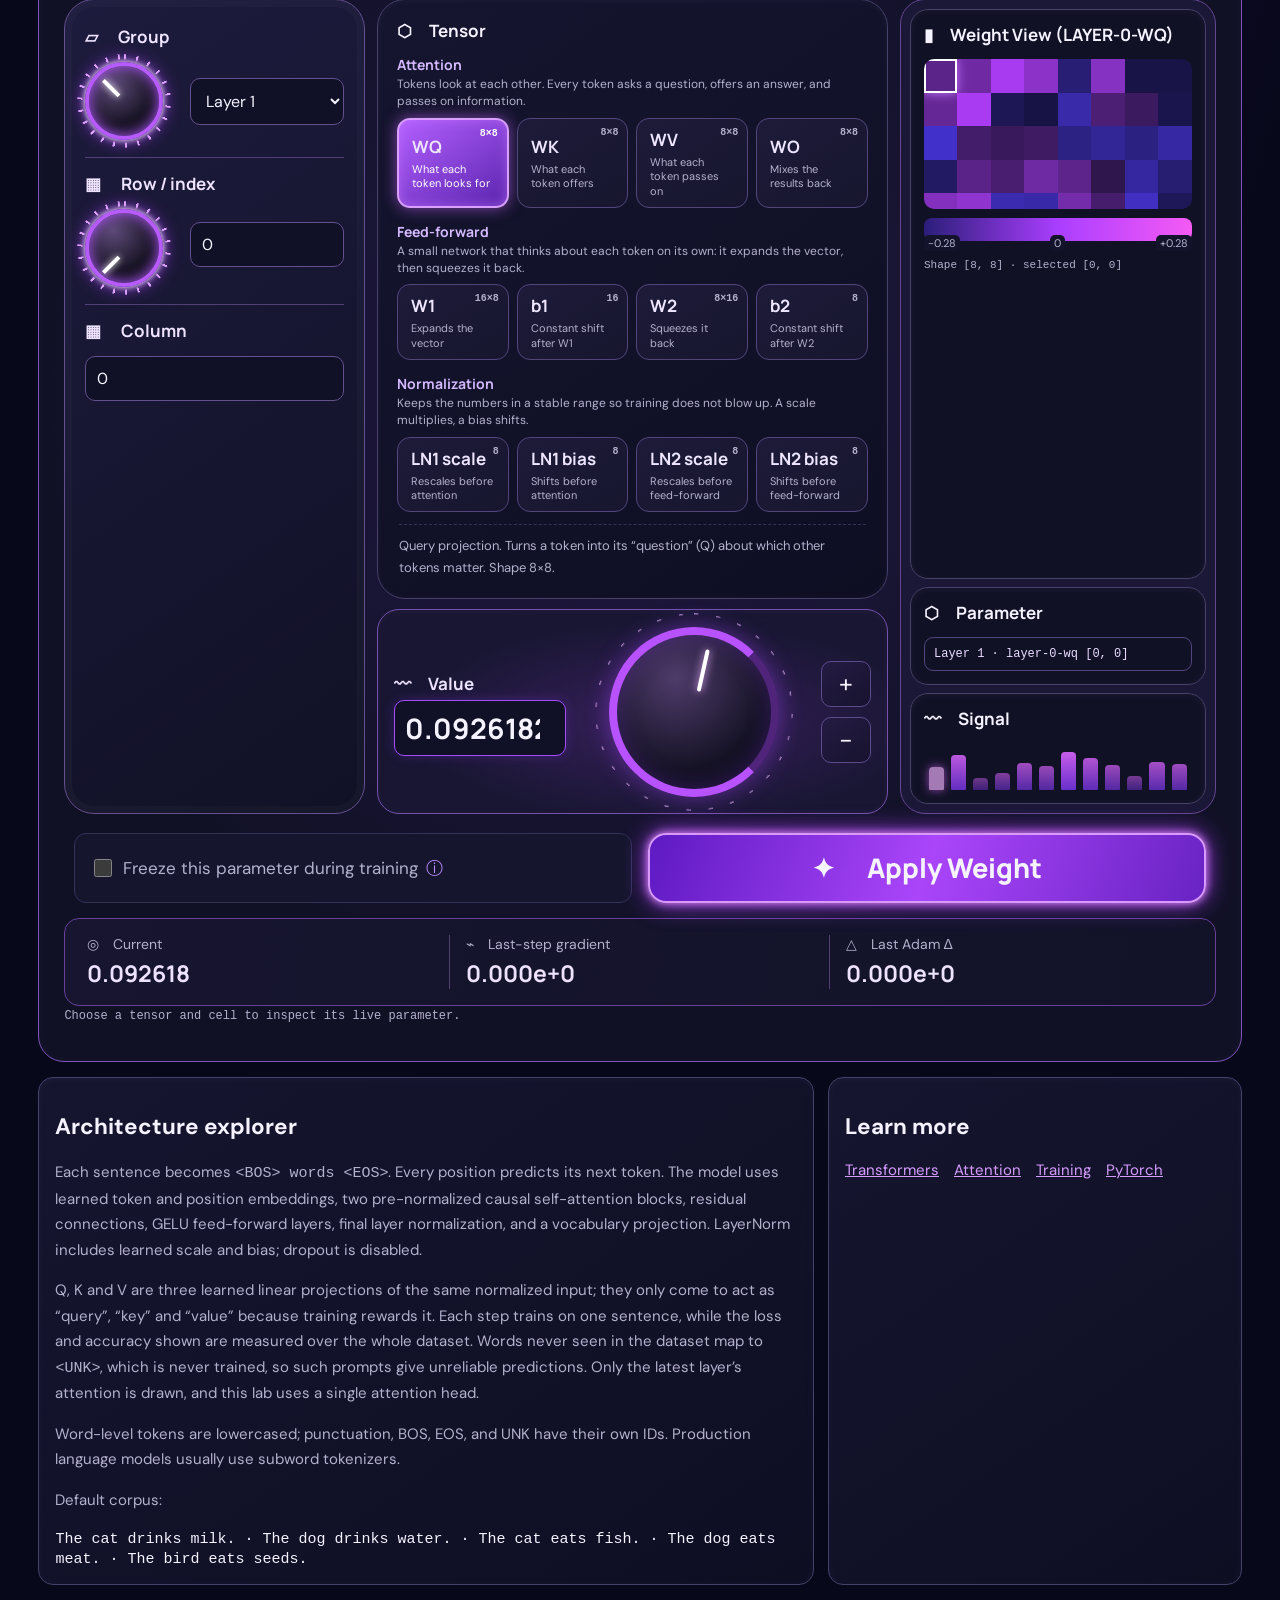
==== commit 20128be0: "Group Weight Surgery tensor picker by stage with plain-language descriptions Co-Authored-By: Claude " ====
--- a/llm-lab/index.html
+++ b/llm-lab/index.html
@@ -1,5 +1,5 @@
 <!doctype html>
-<html lang="en"><head><meta charset="utf-8"><meta name="viewport" content="width=device-width,initial-scale=1"><meta name="theme-color" content="#09091a"><title>Interactive Transformer Lab — Learn AI</title><link rel="stylesheet" href="lab.css?v=6"></head>
+<html lang="en"><head><meta charset="utf-8"><meta name="viewport" content="width=device-width,initial-scale=1"><meta name="theme-color" content="#09091a"><title>Interactive Transformer Lab — Learn AI</title><link rel="stylesheet" href="lab.css?v=7"></head>
 <body><header class="top"><a class="brand" href="../"><span class="brand-mark" aria-hidden="true">✺</span> <b>Learn AI</b></a><nav><a href="../#featured">Explore</a><a href="../#learning-paths">Learning Paths</a><a href="../#notebook">Glossary</a><a href="../#portfolio">Portfolio ↗</a><span class="nav-search" aria-hidden="true">⌕</span><button id="theme" aria-label="Toggle theme">☼</button><a class="start" href="#lab">Start Learning</a></nav></header>
 <main id="lab"><section class="hero"><div><span class="badge">⚗ Interactive Transformer Lab</span><h1>Train a Tiny Transformer</h1><p>Train a tiny model, inspect Q, K, V, and see how predictions improve as it learns from data. A hands-on way to understand how LLMs work.</p></div><div class="network" aria-hidden="true"><div class="tokens tokens-in" id="hero-in"><span>The</span><span>cat</span><span>drinks</span></div><div class="network-lines network-lines-in"></div><svg class="transformer-stack" viewBox="0 0 280 220" xmlns="http://www.w3.org/2000/svg"><defs><linearGradient id="stack-top" x1="0" y1="0" x2="1" y2="1"><stop stop-color="#1c1454"/><stop offset=".7" stop-color="#4c2eb1"/><stop offset="1" stop-color="#8c6bff"/></linearGradient><linearGradient id="stack-face" x1="0" y1="0" x2="1" y2="1"><stop stop-color="#39117b"/><stop offset=".65" stop-color="#241052"/><stop offset="1" stop-color="#7133cf"/></linearGradient><linearGradient id="stack-edge" x1="0" y1="0" x2="0" y2="1"><stop stop-color="#6140dd"/><stop offset="1" stop-color="#301376"/></linearGradient><filter id="stack-glow" x="-50%" y="-80%" width="200%" height="260%"><feGaussianBlur stdDeviation="5"/></filter></defs><g fill="none" stroke="#8345ff" stroke-width="5" opacity=".55" filter="url(#stack-glow)"><path d="M16 157 96 112 Q101 109 110 110 L259 125 Q266 126 266 132 L266 151 219 185 Q212 190 201 188 L19 170 Q16 169 16 165Z"/><path d="M15 91 64 64 264 81 264 119 217 151 17 130Z"/><path d="M15 55 95 9 Q102 6 112 7 L257 23 Q264 24 264 29 L264 45 216 78 Q211 82 200 80 L19 68 Q15 67 15 63Z"/></g><g stroke="#a87cff" stroke-width="1.2" stroke-linejoin="round"><path fill="url(#stack-edge)" d="M16 157 266 132 266 151 219 185 Q212 190 201 188 L19 170 Q16 169 16 165Z"/><path fill="url(#stack-top)" d="M16 157 96 112 Q101 109 110 110 L259 125 Q266 126 266 132 L218 166 Q211 171 201 169 L19 159 Q16 159 16 157Z"/><path fill="url(#stack-face)" d="M15 91 64 64 264 81 264 119 217 151 17 130 Q15 129 15 125Z"/><path fill="#5423a3" d="M217 106 264 81 264 119 217 151Z"/><path fill="url(#stack-face)" d="M15 91 217 106 217 151 17 130 Q15 129 15 125Z"/><path fill="url(#stack-edge)" d="M15 55 264 29 264 45 216 78 Q211 82 200 80 L19 68 Q15 67 15 63Z"/><path fill="url(#stack-top)" d="M15 55 95 9 Q102 6 112 7 L257 23 Q264 24 264 29 L216 62 Q211 66 201 64 L19 57 Q15 57 15 55Z"/></g><g fill="#a79bff" stroke="#c9bfff" stroke-width=".7" opacity=".95"><path d="M63 47 91 30 Q95 28 102 29 L105 30 Q108 31 105 33 L77 50 Q72 52 65 50Z"/><path d="M91 49 119 32 Q123 30 130 31 L133 32 Q136 33 133 35 L105 52 Q100 54 93 52Z"/><path d="M119 51 147 34 Q151 32 158 33 L161 34 Q164 35 161 37 L133 54 Q128 56 121 54Z"/><path d="M147 53 175 36 Q179 34 186 35 L189 36 Q192 37 189 39 L161 56 Q156 58 149 56Z"/><path d="M175 55 203 38 Q207 36 214 37 L217 38 Q220 39 217 41 L189 58 Q184 60 177 58Z"/></g><text x="117" y="124" text-anchor="middle" fill="#f9f4ff" font-family="DM Sans, sans-serif" font-size="20" font-weight="700" transform="rotate(5 117 124)">Transformer</text></svg><div class="network-lines network-lines-out"></div><div class="tokens tokens-out" id="hero-out"><span>milk　　—</span><span>—</span><span>—</span><span>•••</span></div></div></section>
 <section class="dashboard"><aside class="controls panel"><div class="panel-title">☷　 Training Controls <span class="live">● Live Tuning Controls</span></div><p>Turn the knobs to tune the model live as it trains.</p><div class="actions"><button class="primary" id="train">▶ Auto Train</button><button id="step">» Step</button><button id="pause">Ⅱ Pause</button><button id="reset">⟳ Reset</button></div><div class="actions checkpoint-actions"><button id="save-checkpoint">Save Checkpoint</button><button id="restore-checkpoint" disabled>Restore Checkpoint</button></div><small class="run-status" id="run-status" role="status" aria-live="polite">Idle · seeded weights, ready to train</small>
@@ -23,11 +23,11 @@
  <div class="weight-heading"><div class="weight-icon" aria-hidden="true">⬡</div><div><h2 id="weights-title">Weight Surgery</h2><p>Edit a scalar in the live model. The next training update will use it.</p></div><svg class="signal-line" viewBox="0 0 220 75" aria-hidden="true"><path d="M0 48 H55 l10 -16 10 16 h18 l9 7 15 -43 17 62 15 -35 8 10 h63"/></svg></div>
  <div class="surgery-layout">
   <div class="surgery-side panel"><label class="surgery-label" for="weight-group">▱　 Group</label><div class="side-control"><span class="mini-dial"><input id="weight-group-dial" type="range" min="0" max="0" step="1" value="0" aria-label="Weight group"></span><select id="weight-group"></select></div><label class="surgery-label" for="weight-row">▦　 Row / index</label><div class="side-control"><span class="mini-dial"><input id="weight-row-dial" type="range" min="0" max="0" step="1" value="0" aria-label="Weight row"></span><input id="weight-row" type="number" min="0" value="0"></div><label class="surgery-label" for="weight-col">▦　 Column</label><input id="weight-col" type="number" min="0" value="0"></div>
-  <div class="surgery-main"><section class="tensor-picker panel"><h3>⬡　Tensor</h3><div id="tensor-cards" class="tensor-cards" aria-label="Select a tensor"></div><select id="weight-tensor" class="sr-only" aria-label="Tensor"></select></section><section class="value-console panel"><div class="value-entry"><div><span class="surgery-label">〰　Value</span><input id="weight-value" type="number" step="any" value="0" aria-label="Weight value"></div><div id="value-dial" class="value-dial" role="slider" tabindex="0" aria-label="Adjust draft weight" aria-valuemin="-1" aria-valuemax="1" aria-valuenow="0"><span></span></div><div class="value-nudge"><button id="weight-increment" aria-label="Increase weight">+</button><button id="weight-decrement" aria-label="Decrease weight">−</button></div></div></section></div>
+  <div class="surgery-main"><section class="tensor-picker panel"><h3>⬡　Tensor</h3><div id="tensor-cards" class="tensor-sections" aria-label="Select a tensor"></div><p id="tensor-explain" class="tensor-explain" aria-live="polite"></p><select id="weight-tensor" class="sr-only" aria-label="Tensor"></select></section><section class="value-console panel"><div class="value-entry"><div><span class="surgery-label">〰　Value</span><input id="weight-value" type="number" step="any" value="0" aria-label="Weight value"></div><div id="value-dial" class="value-dial" role="slider" tabindex="0" aria-label="Adjust draft weight" aria-valuemin="-1" aria-valuemax="1" aria-valuenow="0"><span></span></div><div class="value-nudge"><button id="weight-increment" aria-label="Increase weight">+</button><button id="weight-decrement" aria-label="Decrease weight">−</button></div></div></section></div>
   <div class="surgery-inspect"><section class="panel weight-visual"><h3 id="weight-visual-title">▮　Weight View</h3><div id="weight-heatmap" class="weight-heatmap" role="grid" aria-label="Selected tensor weights"></div><div class="weight-scale"><span id="weight-scale-min">−0.2</span><span>0</span><span id="weight-scale-max">+0.2</span></div><p id="weight-shape" class="weight-shape" aria-live="polite"></p></section><section class="panel selected-parameter"><h3>⬡　Parameter</h3><code id="weight-parameter-label">Select a weight</code></section><section class="panel weight-signal"><h3>〰　Signal</h3><div id="weight-signal-bars" aria-hidden="true"></div></section></div>
  </div>
  <div class="weight-actions"><label class="freeze-control"><input id="freeze-weight" type="checkbox"> Freeze this parameter during training <span title="Frozen parameters are skipped by Adam.">ⓘ</span></label><button id="apply-weight" class="primary">✦　 Apply Weight</button></div>
  <div class="weight-readouts"><div><span>◎　Current</span><strong id="weight-current">0.000000</strong></div><div><span>⌁　Last-step gradient</span><strong id="weight-gradient">0.000e+0</strong></div><div><span>△　Last Adam Δ</span><strong id="weight-update">0.000e+0</strong></div></div><p id="weight-feedback" class="weight-feedback" role="status" aria-live="polite">Choose a tensor and cell to inspect its live parameter.</p>
 </section>
 <div class="below-info"><div class="panel"><h2>Architecture explorer</h2><p>Each sentence becomes <code>&lt;BOS&gt; words &lt;EOS&gt;</code>. Every position predicts its next token. The model uses learned token and position embeddings, <span id="layer-depth">two</span> pre-normalized causal self-attention blocks, residual connections, GELU feed-forward layers, final layer normalization, and a vocabulary projection. LayerNorm includes learned scale and bias; dropout is disabled.</p><p>Q, K and V are three learned linear projections of the same normalized input; they only come to act as “query”, “key” and “value” because training rewards it. Each step trains on one sentence, while the loss and accuracy shown are measured over the whole dataset. Words never seen in the dataset map to <code>&lt;UNK&gt;</code>, which is never trained, so such prompts give unreliable predictions. Only the latest layer’s attention is drawn, and this lab uses a single attention head.</p><p>Word-level tokens are lowercased; punctuation, BOS, EOS, and UNK have their own IDs. Production language models usually use subword tokenizers.</p><p>Default corpus:</p><code>The cat drinks milk. · The dog drinks water. · The cat eats fish. · The dog eats meat. · The bird eats seeds.</code></div><div class="panel"><h2>Learn more</h2><a href="../#term/transformers">Transformers</a>　<a href="../#term/attention">Attention</a>　<a href="../#term/training">Training</a>　<a href="../#term/pytorch">PyTorch</a></div></div>
-</section></main><script src="engine.js"></script><script src="sampling.js"></script><script src="lab.js?v=5"></script></body></html>
+</section></main><script src="engine.js"></script><script src="sampling.js"></script><script src="tensor-guide.js"></script><script src="lab.js?v=6"></script></body></html>
--- a/llm-lab/lab.css
+++ b/llm-lab/lab.css
@@ -50,3 +50,10 @@
 .grid{align-items:stretch}
 .matrices,.code{min-height:0}
 @media(max-width:700px){.sampling{gap:8px 8px;font-size:11px}.sampling input[type=range]{width:56px}.sampling output{white-space:nowrap}}
+
+/* Tensor picker grouped by stage */
+#tensor-cards{display:block}.tensor-section+.tensor-section{margin-top:14px}.tensor-section h4{font:700 14px Manrope,sans-serif;margin:0;color:#d5b9ff}.tensor-section>p{font-size:12px;color:var(--muted);margin:2px 0 8px;line-height:1.4}
+.tensor-row{display:grid;grid-template-columns:repeat(4,minmax(0,1fr));gap:8px}
+.tensor-row .tensor-card{height:auto;min-height:64px;position:relative}.tensor-row .tensor-card span{white-space:normal;overflow:visible;font-size:11px;line-height:1.3;margin-top:4px}.tensor-card em{position:absolute;top:8px;right:9px;font:600 10px ui-monospace,monospace;font-style:normal;color:var(--muted)}.tensor-card.active em,.tensor-card.active span{color:#fff}
+.tensor-explain{margin:12px 2px 0;padding-top:10px;border-top:1px dashed var(--line);font-size:13px;line-height:1.45;color:var(--ink)}
+@media(max-width:900px){.tensor-row{grid-template-columns:repeat(2,minmax(0,1fr))}}
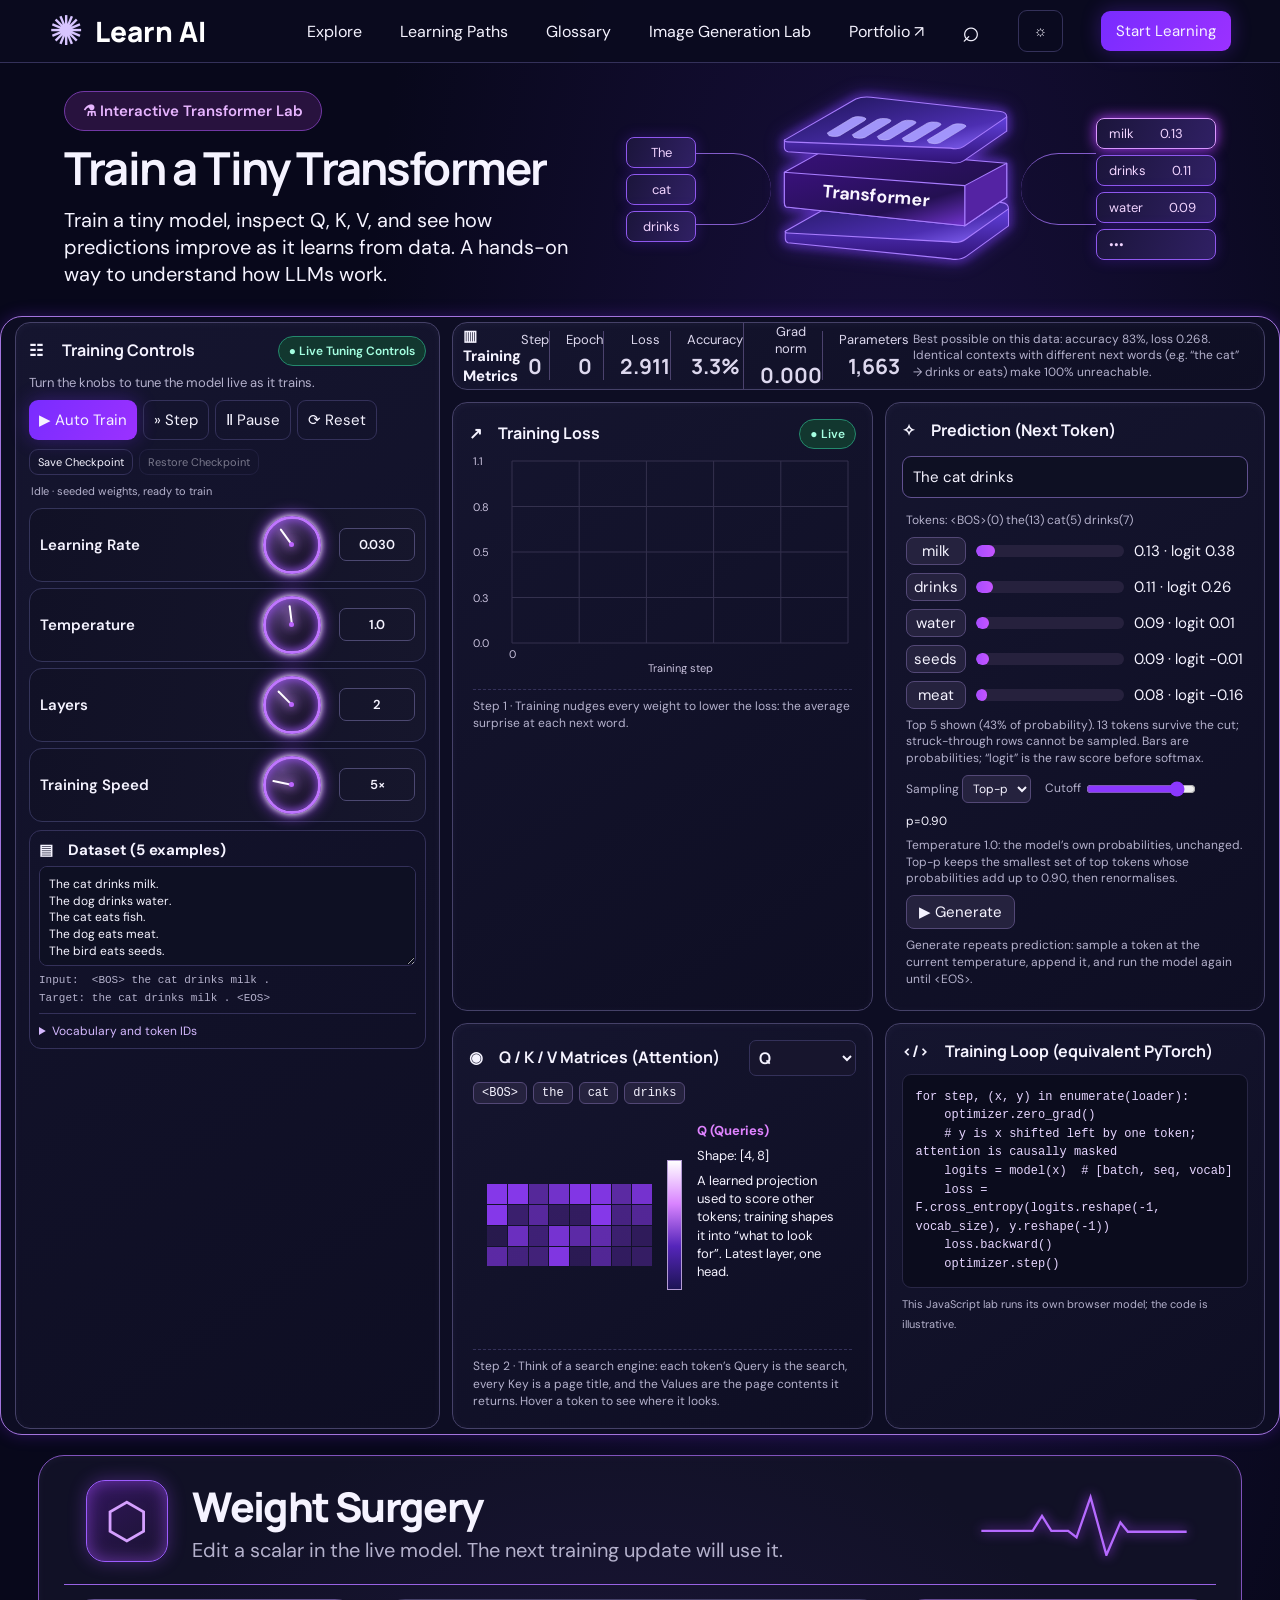
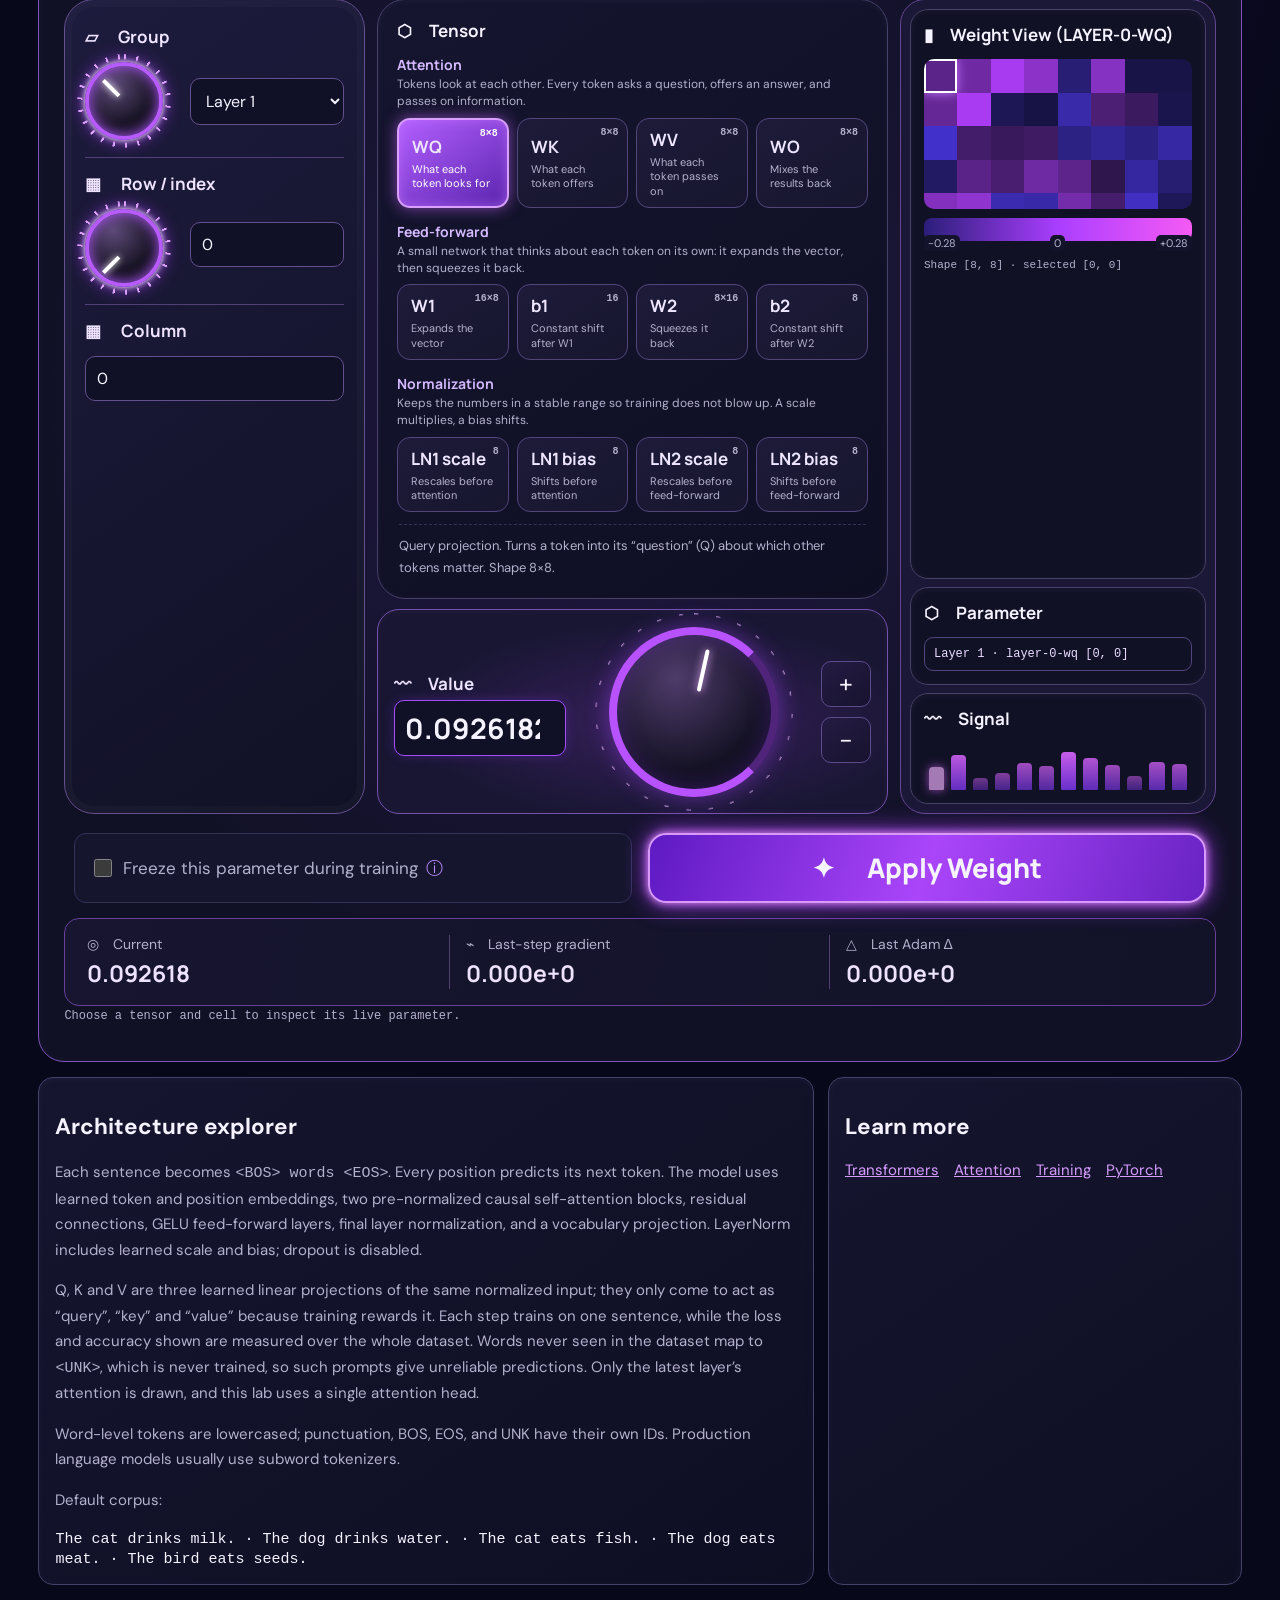
==== commit 8d95c2d0: "Add Image Generation Lab and CLI-Anything term - Browser-local lab that trains a tiny Transformer on" ====
--- a/llm-lab/index.html
+++ b/llm-lab/index.html
@@ -1,6 +1,6 @@
 <!doctype html>
 <html lang="en"><head><meta charset="utf-8"><meta name="viewport" content="width=device-width,initial-scale=1"><meta name="theme-color" content="#09091a"><title>Interactive Transformer Lab — Learn AI</title><link rel="stylesheet" href="lab.css?v=7"></head>
-<body><header class="top"><a class="brand" href="../"><span class="brand-mark" aria-hidden="true">✺</span> <b>Learn AI</b></a><nav><a href="../#featured">Explore</a><a href="../#learning-paths">Learning Paths</a><a href="../#notebook">Glossary</a><a href="../#portfolio">Portfolio ↗</a><span class="nav-search" aria-hidden="true">⌕</span><button id="theme" aria-label="Toggle theme">☼</button><a class="start" href="#lab">Start Learning</a></nav></header>
+<body><header class="top"><a class="brand" href="../"><span class="brand-mark" aria-hidden="true">✺</span> <b>Learn AI</b></a><nav><a href="../#featured">Explore</a><a href="../#learning-paths">Learning Paths</a><a href="../#notebook">Glossary</a><a href="../image-lab/">Image Generation Lab</a><a href="../#portfolio">Portfolio ↗</a><span class="nav-search" aria-hidden="true">⌕</span><button id="theme" aria-label="Toggle theme">☼</button><a class="start" href="#lab">Start Learning</a></nav></header>
 <main id="lab"><section class="hero"><div><span class="badge">⚗ Interactive Transformer Lab</span><h1>Train a Tiny Transformer</h1><p>Train a tiny model, inspect Q, K, V, and see how predictions improve as it learns from data. A hands-on way to understand how LLMs work.</p></div><div class="network" aria-hidden="true"><div class="tokens tokens-in" id="hero-in"><span>The</span><span>cat</span><span>drinks</span></div><div class="network-lines network-lines-in"></div><svg class="transformer-stack" viewBox="0 0 280 220" xmlns="http://www.w3.org/2000/svg"><defs><linearGradient id="stack-top" x1="0" y1="0" x2="1" y2="1"><stop stop-color="#1c1454"/><stop offset=".7" stop-color="#4c2eb1"/><stop offset="1" stop-color="#8c6bff"/></linearGradient><linearGradient id="stack-face" x1="0" y1="0" x2="1" y2="1"><stop stop-color="#39117b"/><stop offset=".65" stop-color="#241052"/><stop offset="1" stop-color="#7133cf"/></linearGradient><linearGradient id="stack-edge" x1="0" y1="0" x2="0" y2="1"><stop stop-color="#6140dd"/><stop offset="1" stop-color="#301376"/></linearGradient><filter id="stack-glow" x="-50%" y="-80%" width="200%" height="260%"><feGaussianBlur stdDeviation="5"/></filter></defs><g fill="none" stroke="#8345ff" stroke-width="5" opacity=".55" filter="url(#stack-glow)"><path d="M16 157 96 112 Q101 109 110 110 L259 125 Q266 126 266 132 L266 151 219 185 Q212 190 201 188 L19 170 Q16 169 16 165Z"/><path d="M15 91 64 64 264 81 264 119 217 151 17 130Z"/><path d="M15 55 95 9 Q102 6 112 7 L257 23 Q264 24 264 29 L264 45 216 78 Q211 82 200 80 L19 68 Q15 67 15 63Z"/></g><g stroke="#a87cff" stroke-width="1.2" stroke-linejoin="round"><path fill="url(#stack-edge)" d="M16 157 266 132 266 151 219 185 Q212 190 201 188 L19 170 Q16 169 16 165Z"/><path fill="url(#stack-top)" d="M16 157 96 112 Q101 109 110 110 L259 125 Q266 126 266 132 L218 166 Q211 171 201 169 L19 159 Q16 159 16 157Z"/><path fill="url(#stack-face)" d="M15 91 64 64 264 81 264 119 217 151 17 130 Q15 129 15 125Z"/><path fill="#5423a3" d="M217 106 264 81 264 119 217 151Z"/><path fill="url(#stack-face)" d="M15 91 217 106 217 151 17 130 Q15 129 15 125Z"/><path fill="url(#stack-edge)" d="M15 55 264 29 264 45 216 78 Q211 82 200 80 L19 68 Q15 67 15 63Z"/><path fill="url(#stack-top)" d="M15 55 95 9 Q102 6 112 7 L257 23 Q264 24 264 29 L216 62 Q211 66 201 64 L19 57 Q15 57 15 55Z"/></g><g fill="#a79bff" stroke="#c9bfff" stroke-width=".7" opacity=".95"><path d="M63 47 91 30 Q95 28 102 29 L105 30 Q108 31 105 33 L77 50 Q72 52 65 50Z"/><path d="M91 49 119 32 Q123 30 130 31 L133 32 Q136 33 133 35 L105 52 Q100 54 93 52Z"/><path d="M119 51 147 34 Q151 32 158 33 L161 34 Q164 35 161 37 L133 54 Q128 56 121 54Z"/><path d="M147 53 175 36 Q179 34 186 35 L189 36 Q192 37 189 39 L161 56 Q156 58 149 56Z"/><path d="M175 55 203 38 Q207 36 214 37 L217 38 Q220 39 217 41 L189 58 Q184 60 177 58Z"/></g><text x="117" y="124" text-anchor="middle" fill="#f9f4ff" font-family="DM Sans, sans-serif" font-size="20" font-weight="700" transform="rotate(5 117 124)">Transformer</text></svg><div class="network-lines network-lines-out"></div><div class="tokens tokens-out" id="hero-out"><span>milk　　—</span><span>—</span><span>—</span><span>•••</span></div></div></section>
 <section class="dashboard"><aside class="controls panel"><div class="panel-title">☷　 Training Controls <span class="live">● Live Tuning Controls</span></div><p>Turn the knobs to tune the model live as it trains.</p><div class="actions"><button class="primary" id="train">▶ Auto Train</button><button id="step">» Step</button><button id="pause">Ⅱ Pause</button><button id="reset">⟳ Reset</button></div><div class="actions checkpoint-actions"><button id="save-checkpoint">Save Checkpoint</button><button id="restore-checkpoint" disabled>Restore Checkpoint</button></div><small class="run-status" id="run-status" role="status" aria-live="polite">Idle · seeded weights, ready to train</small>
 <label class="knob-row">Learning Rate <span class="dial"><input id="lr" type="range" min="0.001" max="0.08" step="0.001" value="0.03"></span><output id="lrval">0.030</output></label><label class="knob-row">Temperature <span class="dial"><input id="temp" type="range" min="0.1" max="2" step="0.1" value="1"></span><output id="tempval">1.0</output></label><label class="knob-row">Layers <span class="dial"><input id="layers" type="range" min="1" max="4" step="1" value="2"></span><output id="layersval">2</output></label><label class="knob-row">Training Speed <span class="dial"><input id="speed" type="range" min="1" max="20" value="5"></span><output id="speedval">5×</output></label>
